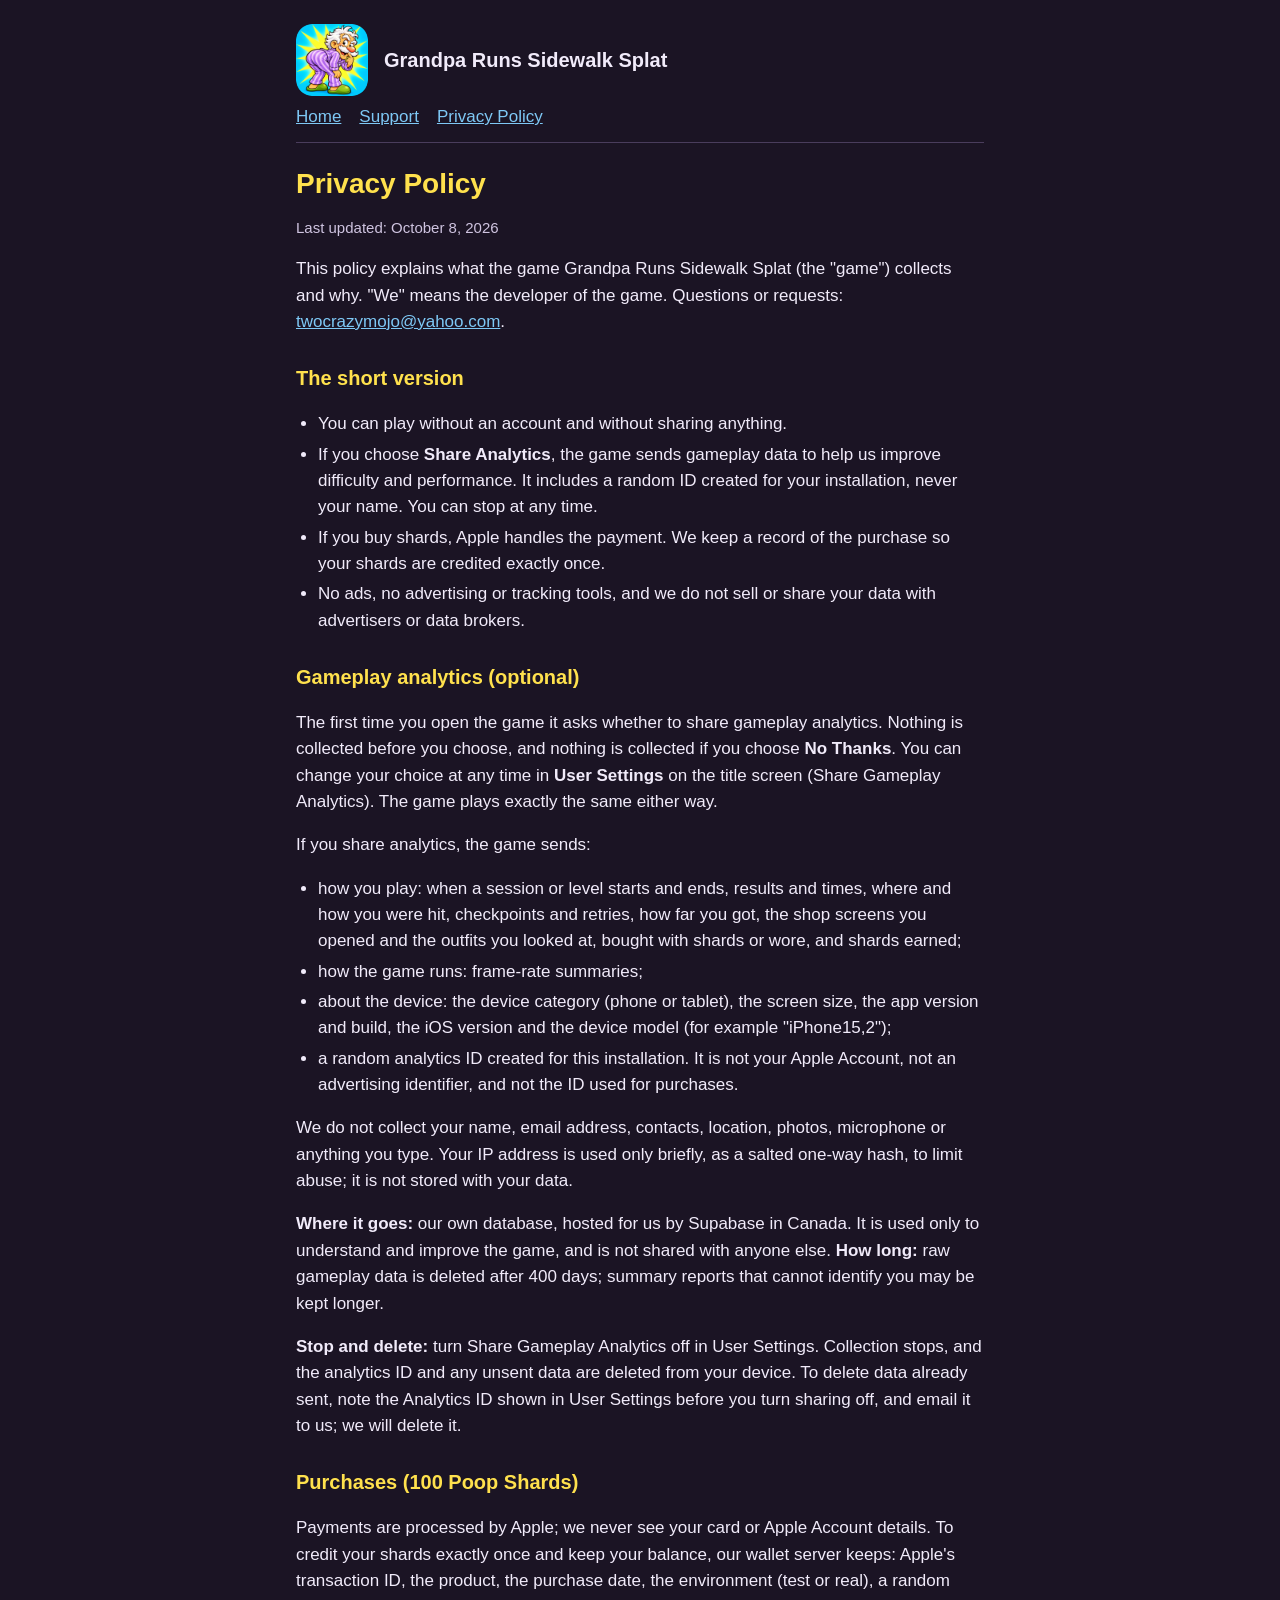
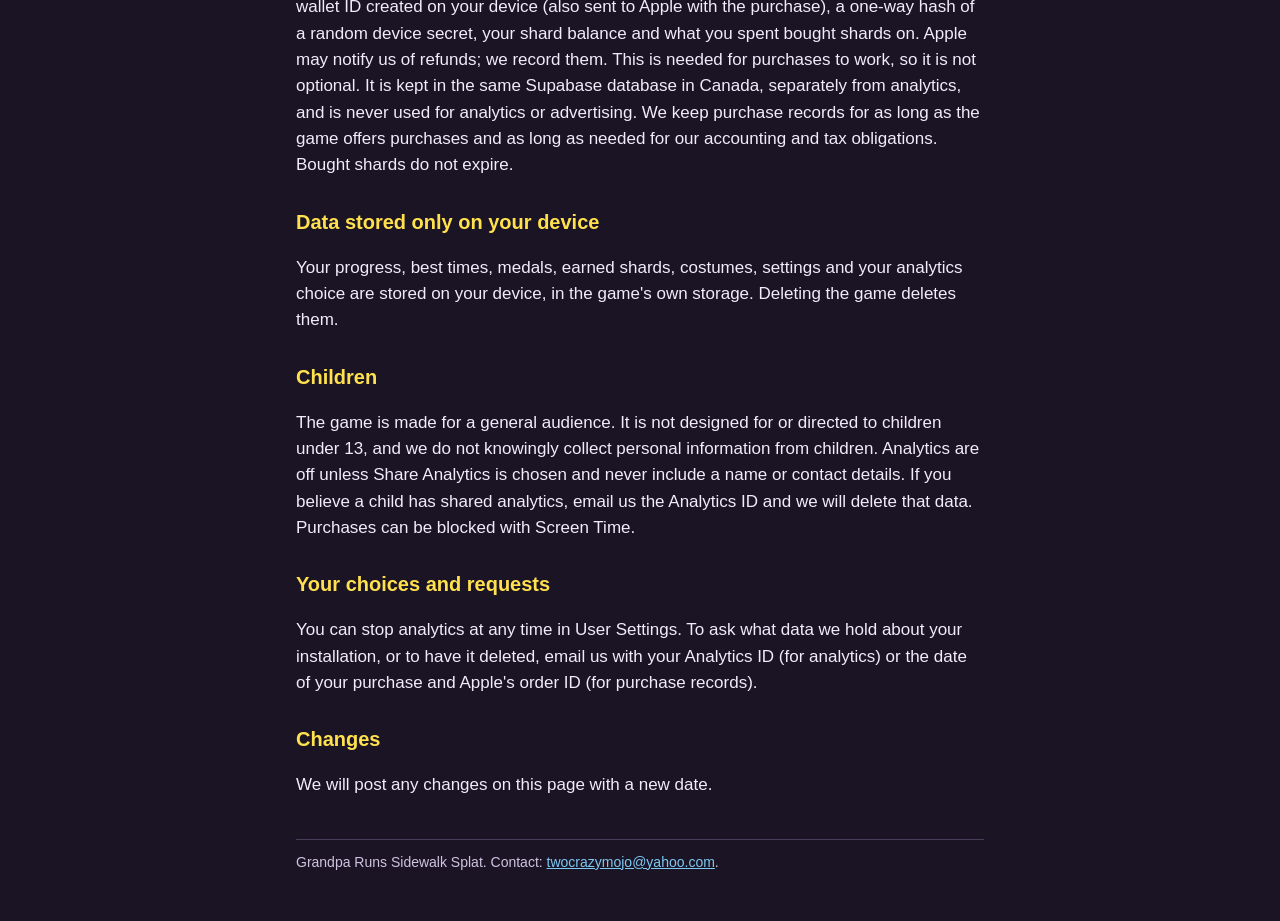
==== privacy.html @ 9254d74c "Support, privacy policy and home pages for Grandpa Runs Sidewalk Splat" ====
<!doctype html>
<html lang="en">
<head>
  <meta charset="utf-8">
  <meta name="viewport" content="width=device-width, initial-scale=1">
  <title>Privacy Policy: Grandpa Runs Sidewalk Splat</title>
  <meta name="description" content="How Grandpa Runs Sidewalk Splat handles data: optional gameplay analytics and purchase records.">
  <link rel="stylesheet" href="style.css">
  <link rel="icon" href="icon.png">
</head>
<body>
<main>
  <header>
    <img src="icon.png" alt="">
    <div class="name"><a href="./">Grandpa Runs Sidewalk Splat</a></div>
  </header>
  <nav><a href="./">Home</a><a href="support.html">Support</a><a href="privacy.html">Privacy Policy</a></nav>

  <h1>Privacy Policy</h1>
  <p class="muted">Last updated: October 8, 2026</p>
  <p>This policy explains what the game Grandpa Runs Sidewalk Splat (the "game") collects and why.
  "We" means the developer of the game. Questions or requests:
  <a href="mailto:twocrazymojo@yahoo.com">twocrazymojo@yahoo.com</a>.</p>

  <h2>The short version</h2>
  <ul>
    <li>You can play without an account and without sharing anything.</li>
    <li>If you choose <strong>Share Analytics</strong>, the game sends gameplay data to help us improve
    difficulty and performance. It includes a random ID created for your installation, never your
    name. You can stop at any time.</li>
    <li>If you buy shards, Apple handles the payment. We keep a record of the purchase so your shards
    are credited exactly once.</li>
    <li>No ads, no advertising or tracking tools, and we do not sell or share your data with
    advertisers or data brokers.</li>
  </ul>

  <h2>Gameplay analytics (optional)</h2>
  <p>The first time you open the game it asks whether to share gameplay analytics. Nothing is
  collected before you choose, and nothing is collected if you choose <strong>No Thanks</strong>.
  You can change your choice at any time in <strong>User Settings</strong> on the title screen
  (Share Gameplay Analytics). The game plays exactly the same either way.</p>
  <p>If you share analytics, the game sends:</p>
  <ul>
    <li>how you play: when a session or level starts and ends, results and times, where and how you
    were hit, checkpoints and retries, how far you got, the shop screens you opened and the outfits
    you looked at, bought with shards or wore, and shards earned;</li>
    <li>how the game runs: frame-rate summaries;</li>
    <li>about the device: the device category (phone or tablet), the screen size, the app version and
    build, the iOS version and the device model (for example "iPhone15,2");</li>
    <li>a random analytics ID created for this installation. It is not your Apple Account, not an
    advertising identifier, and not the ID used for purchases.</li>
  </ul>
  <p>We do not collect your name, email address, contacts, location, photos, microphone or anything
  you type. Your IP address is used only briefly, as a salted one-way hash, to limit abuse; it is not
  stored with your data.</p>
  <p><strong>Where it goes:</strong> our own database, hosted for us by Supabase in Canada. It is used
  only to understand and improve the game, and is not shared with anyone else.
  <strong>How long:</strong> raw gameplay data is deleted after 400 days; summary reports that cannot
  identify you may be kept longer.</p>
  <p><strong>Stop and delete:</strong> turn Share Gameplay Analytics off in User Settings. Collection
  stops, and the analytics ID and any unsent data are deleted from your device. To delete data already
  sent, note the Analytics ID shown in User Settings before you turn sharing off, and email it to us;
  we will delete it.</p>

  <h2>Purchases (100 Poop Shards)</h2>
  <p>Payments are processed by Apple; we never see your card or Apple Account details. To credit your
  shards exactly once and keep your balance, our wallet server keeps: Apple's transaction ID, the
  product, the purchase date, the environment (test or real), a random wallet ID created on your device
  (also sent to Apple with the purchase), a one-way hash of a random device secret, your shard balance
  and what you spent bought shards on. Apple may notify us of refunds; we record them. This is needed
  for purchases to work, so it is not optional. It is kept in the same Supabase database in Canada,
  separately from analytics, and is never used for analytics or advertising. We keep purchase records
  for as long as the game offers purchases and as long as needed for our accounting and tax obligations.
  Bought shards do not expire.</p>

  <h2>Data stored only on your device</h2>
  <p>Your progress, best times, medals, earned shards, costumes, settings and your analytics choice are
  stored on your device, in the game's own storage. Deleting the game deletes them.</p>

  <h2>Children</h2>
  <p>The game is made for a general audience. It is not designed for or directed to children under 13,
  and we do not knowingly collect personal information from children. Analytics are off unless Share
  Analytics is chosen and never include a name or contact details. If you believe a child has shared
  analytics, email us the Analytics ID and we will delete that data. Purchases can be blocked with
  Screen Time.</p>

  <h2>Your choices and requests</h2>
  <p>You can stop analytics at any time in User Settings. To ask what data we hold about your
  installation, or to have it deleted, email us with your Analytics ID (for analytics) or the date of
  your purchase and Apple's order ID (for purchase records).</p>

  <h2>Changes</h2>
  <p>We will post any changes on this page with a new date.</p>

  <footer>Grandpa Runs Sidewalk Splat. Contact: <a href="mailto:twocrazymojo@yahoo.com">twocrazymojo@yahoo.com</a>.</footer>
</main>
</body>
</html>
---- style.css ----
/* Grandpa Runs Sidewalk Splat: support and privacy pages (site/, published to GitHub Pages). */
:root {
  --bg: #1b1424;
  --panel: #2a2036;
  --text: #f1ebfa;
  --muted: #cfc4e0;
  --accent: #ffe14d;
  --link: #7ec8f5;
  --rule: #4a3d5c;
}
* { box-sizing: border-box; }
html { -webkit-text-size-adjust: 100%; }
body {
  margin: 0;
  background: var(--bg);
  color: var(--text);
  font: 17px/1.55 -apple-system, BlinkMacSystemFont, "Segoe UI", Roboto, Helvetica, Arial, sans-serif;
}
main { max-width: 720px; margin: 0 auto; padding: 24px 16px 48px; }
header { display: flex; align-items: center; gap: 16px; margin-bottom: 8px; }
header img { width: 72px; height: 72px; border-radius: 16px; flex: none; }
header .name { font-weight: 700; font-size: 20px; line-height: 1.2; }
header .name a { color: var(--text); text-decoration: none; }
nav { display: flex; flex-wrap: wrap; gap: 4px 18px; margin: 4px 0 24px; padding-bottom: 12px; border-bottom: 1px solid var(--rule); }
nav a { color: var(--link); }
h1 { color: var(--accent); font-size: 28px; line-height: 1.2; margin: 8px 0 4px; }
h2 { color: var(--accent); font-size: 20px; margin: 28px 0 8px; }
p, li { color: var(--text); }
.muted { color: var(--muted); font-size: 15px; }
a { color: var(--link); }
ul { padding-left: 22px; }
li { margin: 4px 0; }
.box { background: var(--panel); border: 1px solid var(--rule); border-radius: 12px; padding: 12px 16px; margin: 16px 0; }
footer { margin-top: 40px; padding-top: 12px; border-top: 1px solid var(--rule); color: var(--muted); font-size: 14px; }
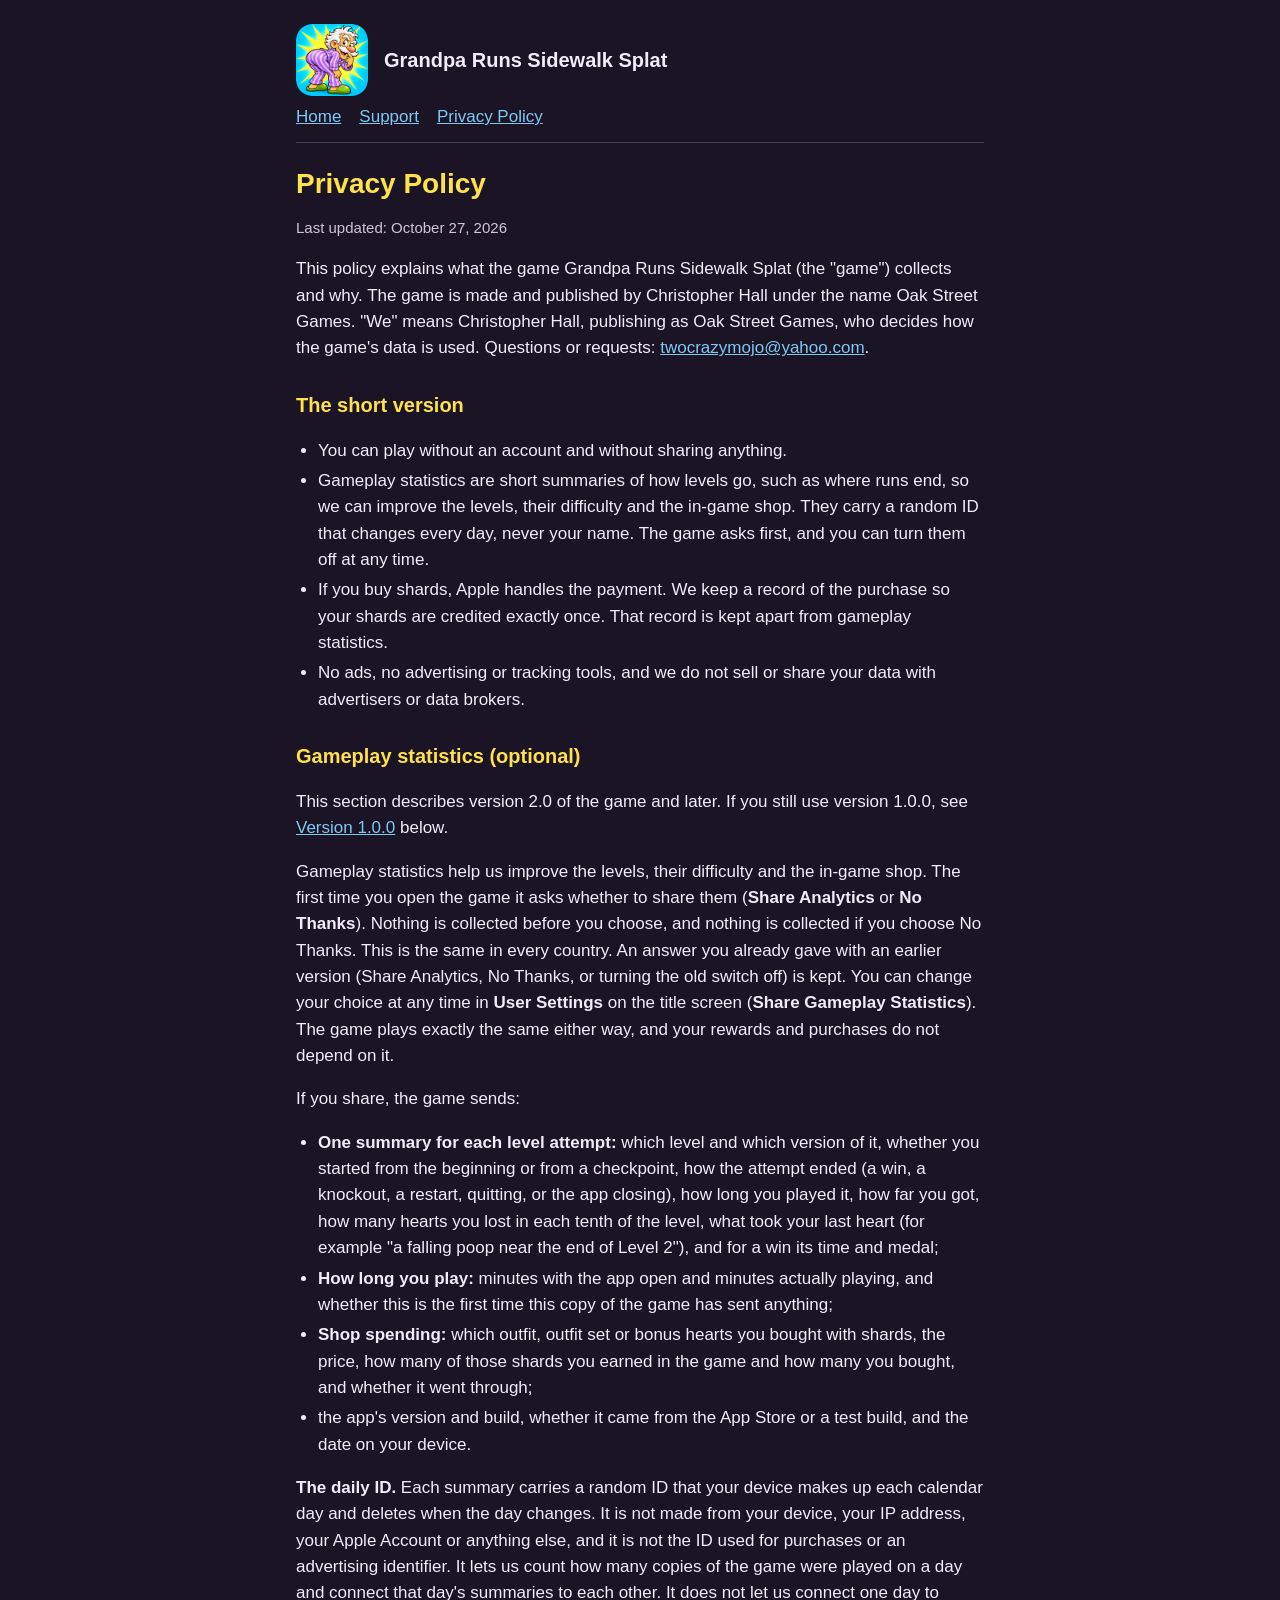
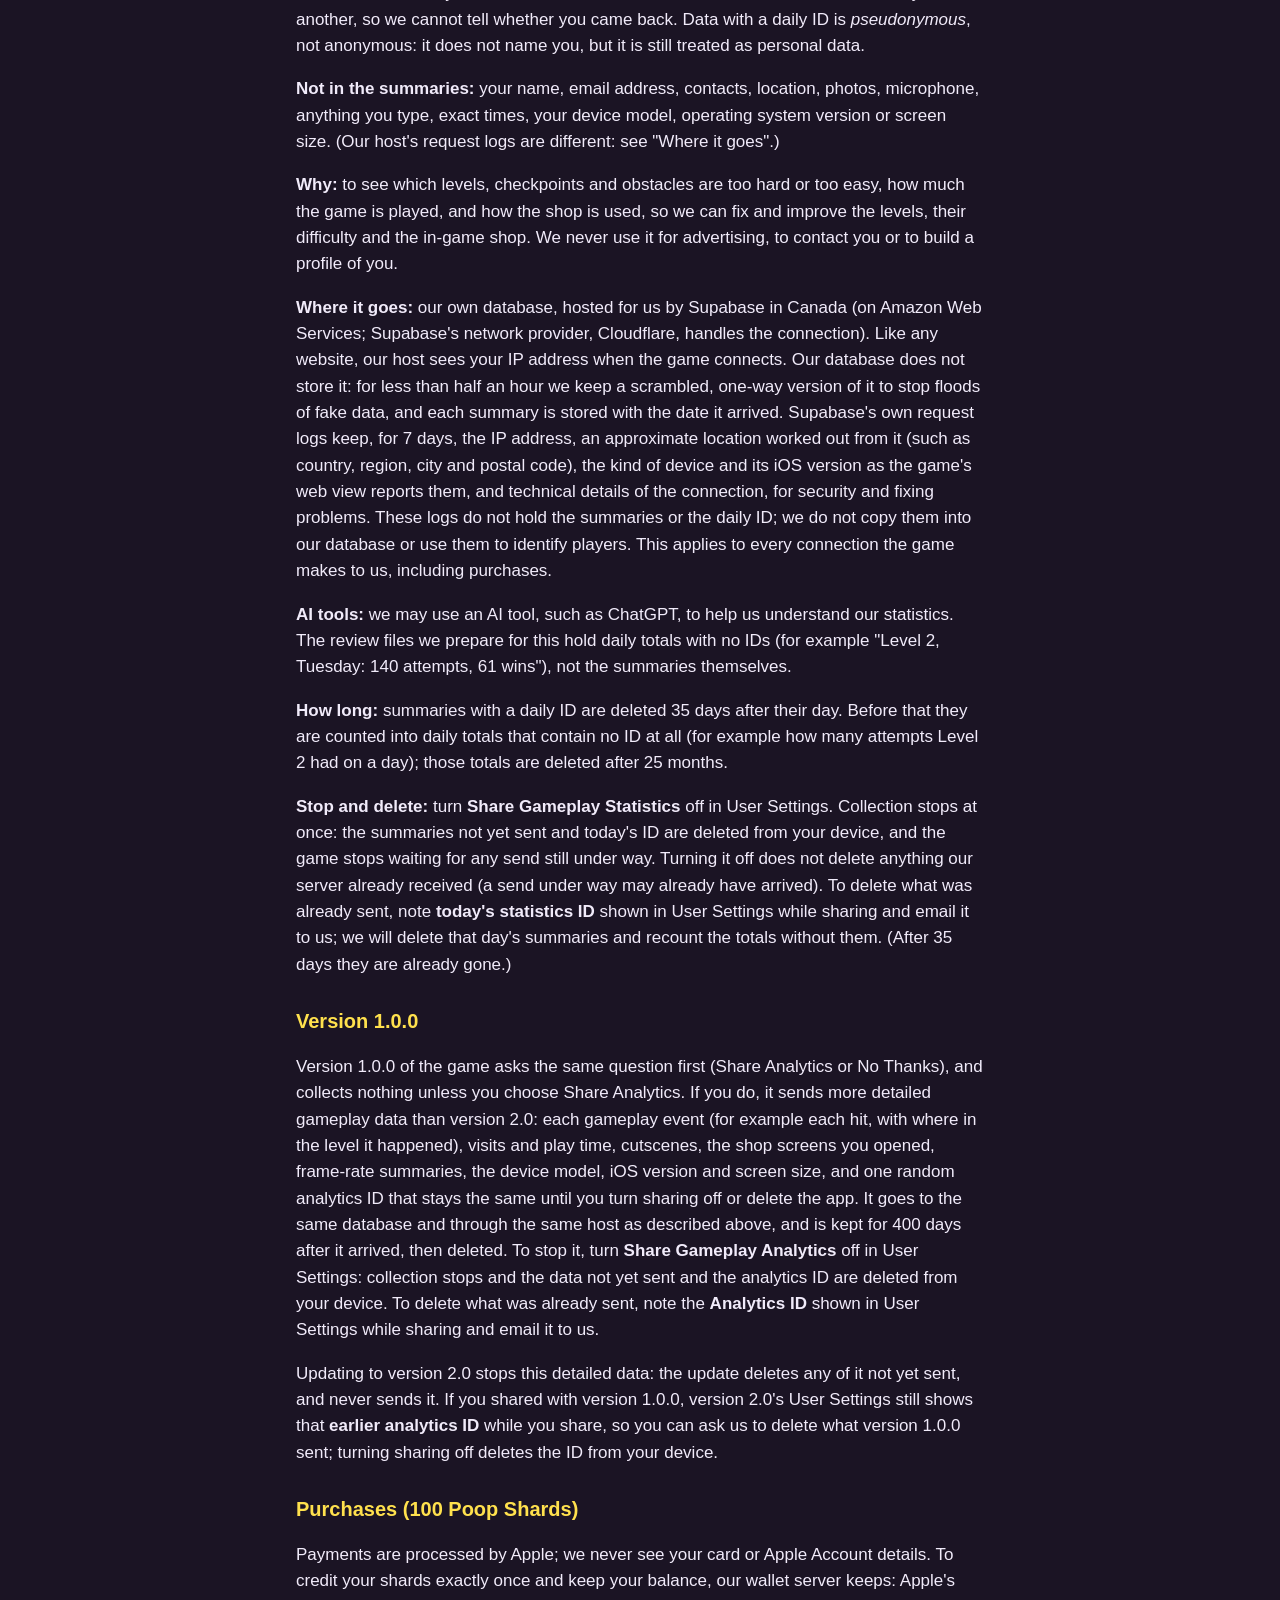
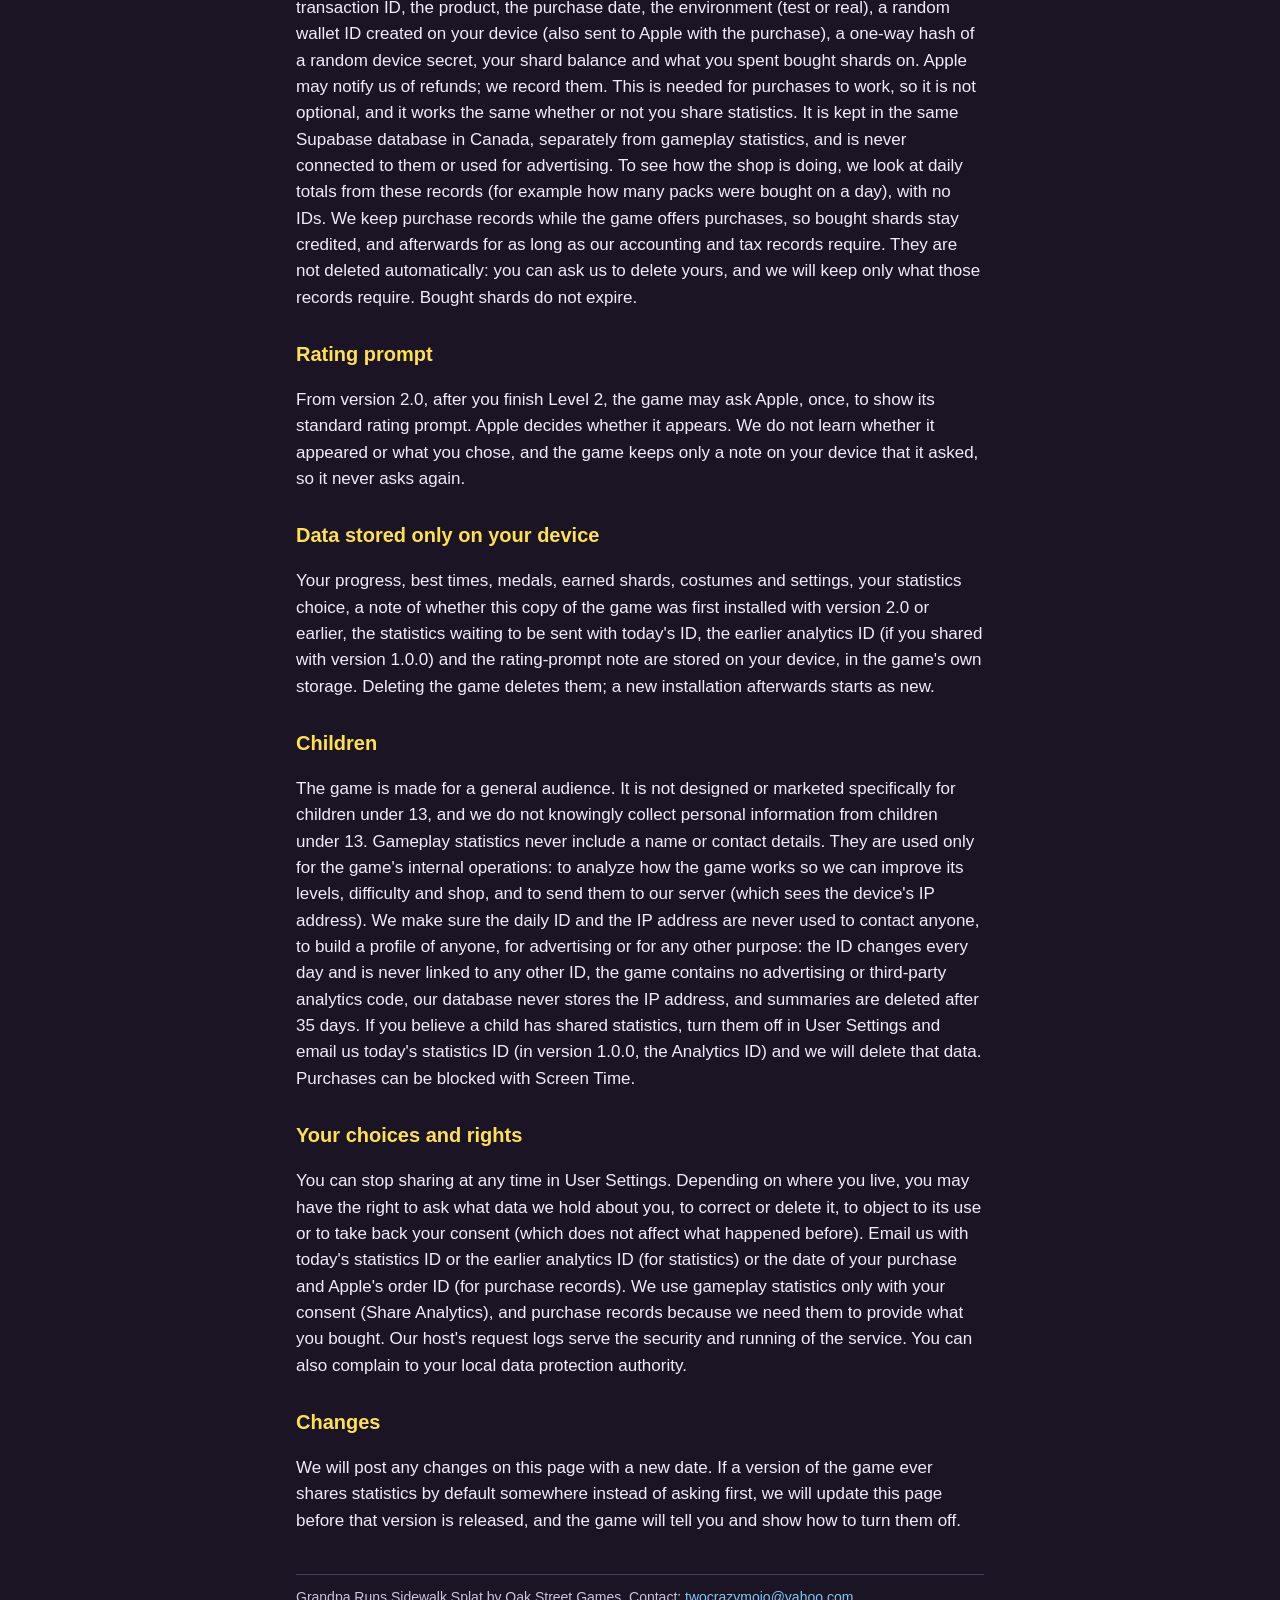
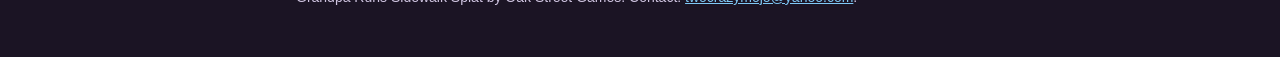
==== commit 6fad9967: "Privacy policy and support page for version 2.0.0 (October 27, 2026) The privacy policy covers versi" ====
--- a/privacy.html
+++ b/privacy.html
@@ -4,7 +4,7 @@
   <meta charset="utf-8">
   <meta name="viewport" content="width=device-width, initial-scale=1">
   <title>Privacy Policy: Grandpa Runs Sidewalk Splat</title>
-  <meta name="description" content="How Grandpa Runs Sidewalk Splat handles data: optional gameplay analytics and purchase records.">
+  <meta name="description" content="How Grandpa Runs Sidewalk Splat handles data: optional gameplay statistics and purchase records.">
   <link rel="stylesheet" href="style.css">
   <link rel="icon" href="icon.png">
 </head>
@@ -17,82 +17,169 @@
   <nav><a href="./">Home</a><a href="support.html">Support</a><a href="privacy.html">Privacy Policy</a></nav>
 
   <h1>Privacy Policy</h1>
-  <p class="muted">Last updated: October 8, 2026</p>
+  <p class="muted">Last updated: October 27, 2026</p>
   <p>This policy explains what the game Grandpa Runs Sidewalk Splat (the "game") collects and why.
-  "We" means the developer of the game. Questions or requests:
-  <a href="mailto:twocrazymojo@yahoo.com">twocrazymojo@yahoo.com</a>.</p>
+  The game is made and published by Christopher Hall under the name Oak Street Games. "We" means
+  Christopher Hall, publishing as Oak Street Games, who decides how the game's data is used.
+  Questions or requests: <a href="mailto:twocrazymojo@yahoo.com">twocrazymojo@yahoo.com</a>.</p>
 
   <h2>The short version</h2>
   <ul>
     <li>You can play without an account and without sharing anything.</li>
-    <li>If you choose <strong>Share Analytics</strong>, the game sends gameplay data to help us improve
-    difficulty and performance. It includes a random ID created for your installation, never your
-    name. You can stop at any time.</li>
+    <li>Gameplay statistics are short summaries of how levels go, such as where runs end, so we can
+    improve the levels, their difficulty and the in-game shop. They carry a random ID that changes
+    every day, never your name. The game asks first, and you can turn them off at any time.</li>
     <li>If you buy shards, Apple handles the payment. We keep a record of the purchase so your shards
-    are credited exactly once.</li>
+    are credited exactly once. That record is kept apart from gameplay statistics.</li>
     <li>No ads, no advertising or tracking tools, and we do not sell or share your data with
     advertisers or data brokers.</li>
   </ul>
 
-  <h2>Gameplay analytics (optional)</h2>
-  <p>The first time you open the game it asks whether to share gameplay analytics. Nothing is
-  collected before you choose, and nothing is collected if you choose <strong>No Thanks</strong>.
-  You can change your choice at any time in <strong>User Settings</strong> on the title screen
-  (Share Gameplay Analytics). The game plays exactly the same either way.</p>
-  <p>If you share analytics, the game sends:</p>
+  <h2 id="statistics">Gameplay statistics (optional)</h2>
+  <p>This section describes version 2.0 of the game and later. If you still use version 1.0.0, see
+  <a href="#earlier-versions">Version 1.0.0</a> below.</p>
+  <p>Gameplay statistics help us improve the levels, their difficulty and the in-game shop. The first
+  time you open the game it asks whether to share them (<strong>Share Analytics</strong> or
+  <strong>No Thanks</strong>). Nothing is collected before you choose, and nothing is collected if you
+  choose No Thanks. This is the same in every country. An answer you already gave with an earlier
+  version (Share Analytics, No Thanks, or turning the old switch off) is kept. You can change your
+  choice at any time in <strong>User Settings</strong> on the title screen
+  (<strong>Share Gameplay Statistics</strong>). The game plays exactly the same either way, and your
+  rewards and purchases do not depend on it.</p>
+
+  <p>If you share, the game sends:</p>
   <ul>
-    <li>how you play: when a session or level starts and ends, results and times, where and how you
-    were hit, checkpoints and retries, how far you got, the shop screens you opened and the outfits
-    you looked at, bought with shards or wore, and shards earned;</li>
-    <li>how the game runs: frame-rate summaries;</li>
-    <li>about the device: the device category (phone or tablet), the screen size, the app version and
-    build, the iOS version and the device model (for example "iPhone15,2");</li>
-    <li>a random analytics ID created for this installation. It is not your Apple Account, not an
-    advertising identifier, and not the ID used for purchases.</li>
+    <li><strong>One summary for each level attempt:</strong> which level and which version of it,
+    whether you started from the beginning or from a checkpoint, how the attempt ended (a win, a
+    knockout, a restart, quitting, or the app closing), how long you played it, how far you got, how
+    many hearts you lost in each tenth of the level, what took your last heart (for example "a
+    falling poop near the end of Level 2"), and for a win its time and medal;</li>
+    <li><strong>How long you play:</strong> minutes with the app open and minutes actually playing,
+    and whether this is the first time this copy of the game has sent anything;</li>
+    <li><strong>Shop spending:</strong> which outfit, outfit set or bonus hearts you bought with
+    shards, the price, how many of those shards you earned in the game and how many you bought, and
+    whether it went through;</li>
+    <li>the app's version and build, whether it came from the App Store or a test build, and the
+    date on your device.</li>
   </ul>
-  <p>We do not collect your name, email address, contacts, location, photos, microphone or anything
-  you type. Your IP address is used only briefly, as a salted one-way hash, to limit abuse; it is not
-  stored with your data.</p>
-  <p><strong>Where it goes:</strong> our own database, hosted for us by Supabase in Canada. It is used
-  only to understand and improve the game, and is not shared with anyone else.
-  <strong>How long:</strong> raw gameplay data is deleted after 400 days; summary reports that cannot
-  identify you may be kept longer.</p>
-  <p><strong>Stop and delete:</strong> turn Share Gameplay Analytics off in User Settings. Collection
-  stops, and the analytics ID and any unsent data are deleted from your device. To delete data already
-  sent, note the Analytics ID shown in User Settings before you turn sharing off, and email it to us;
-  we will delete it.</p>
 
-  <h2>Purchases (100 Poop Shards)</h2>
+  <p><strong>The daily ID.</strong> Each summary carries a random ID that your device makes up
+  each calendar day and deletes when the day changes. It is not made from your device, your IP
+  address, your Apple Account or anything else, and it is not the ID used for purchases or an
+  advertising identifier. It lets us count how many copies of the game were played on a day and
+  connect that day's summaries to each other. It does not let us connect one day to another, so we
+  cannot tell whether you came back. Data with a daily ID is <em>pseudonymous</em>, not anonymous:
+  it does not name you, but it is still treated as personal data.</p>
+
+  <p><strong>Not in the summaries:</strong> your name, email address, contacts, location, photos,
+  microphone, anything you type, exact times, your device model, operating system version or
+  screen size. (Our host's request logs are different: see "Where it goes".)</p>
+
+  <p><strong>Why:</strong> to see which levels, checkpoints and obstacles are too hard or too easy,
+  how much the game is played, and how the shop is used, so we can fix and improve the levels, their
+  difficulty and the in-game shop. We never use it for advertising, to contact you or to build a
+  profile of you.</p>
+
+  <p><strong>Where it goes:</strong> our own database, hosted for us by Supabase in Canada (on
+  Amazon Web Services; Supabase's network provider, Cloudflare, handles the connection). Like any
+  website, our host sees your IP address when the game connects. Our database does not store it: for
+  less than half an hour we keep a scrambled, one-way version of it to stop floods of fake data, and each
+  summary is stored with the date it arrived. Supabase's own request logs keep, for 7 days, the IP
+  address, an approximate location worked out from it (such as country, region, city and postal
+  code), the kind of device and its iOS version as the game's web view reports them, and technical
+  details of the connection, for security and fixing problems. These logs do not hold the summaries
+  or the daily ID; we do not copy them into our database or use them to identify players. This
+  applies to every connection the game makes to us, including purchases.</p>
+
+  <p><strong>AI tools:</strong> we may use an AI tool, such as ChatGPT, to help us understand our
+  statistics. The review files we prepare for this hold daily totals with no IDs (for example
+  "Level 2, Tuesday: 140 attempts, 61 wins"), not the summaries themselves.</p>
+
+  <p><strong>How long:</strong> summaries with a daily ID are deleted 35 days after their day.
+  Before that they are counted into daily totals that contain no ID at all (for example how many
+  attempts Level 2 had on a day); those totals are deleted after 25 months.</p>
+
+  <p><strong>Stop and delete:</strong> turn <strong>Share Gameplay Statistics</strong> off in User
+  Settings. Collection stops at once: the summaries not yet sent and today's ID are deleted from your
+  device, and the game stops waiting for any send still under way. Turning it off does not delete
+  anything our server already received (a send under way may already have arrived). To delete what
+  was already sent, note <strong>today's statistics ID</strong> shown in User Settings while sharing
+  and email it to us; we will delete that day's summaries and recount the totals without them.
+  (After 35 days they are already gone.)</p>
+
+  <h2 id="earlier-versions">Version 1.0.0</h2>
+  <p>Version 1.0.0 of the game asks the same question first (Share Analytics or No Thanks), and
+  collects nothing unless you choose Share Analytics. If you do, it sends more detailed gameplay
+  data than version 2.0: each gameplay event (for example each hit, with where in the level it
+  happened), visits and play time, cutscenes, the shop screens you opened, frame-rate summaries, the
+  device model, iOS version and screen size, and one random analytics ID that stays the same until
+  you turn sharing off or delete the app. It goes to the same database and through the same host as
+  described above, and is kept for 400 days after it arrived, then deleted. To stop it, turn
+  <strong>Share Gameplay Analytics</strong> off in User Settings: collection stops and the data not
+  yet sent and the analytics ID are deleted from your device. To delete what was already sent, note
+  the <strong>Analytics ID</strong> shown in User Settings while sharing and email it to us.</p>
+  <p>Updating to version 2.0 stops this detailed data: the update deletes any of it not yet sent,
+  and never sends it. If you shared with version 1.0.0, version 2.0's User Settings still shows that
+  <strong>earlier analytics ID</strong> while you share, so you can ask us to delete what version
+  1.0.0 sent; turning sharing off deletes the ID from your device.</p>
+
+  <h2 id="purchases">Purchases (100 Poop Shards)</h2>
   <p>Payments are processed by Apple; we never see your card or Apple Account details. To credit your
   shards exactly once and keep your balance, our wallet server keeps: Apple's transaction ID, the
   product, the purchase date, the environment (test or real), a random wallet ID created on your device
   (also sent to Apple with the purchase), a one-way hash of a random device secret, your shard balance
   and what you spent bought shards on. Apple may notify us of refunds; we record them. This is needed
-  for purchases to work, so it is not optional. It is kept in the same Supabase database in Canada,
-  separately from analytics, and is never used for analytics or advertising. We keep purchase records
-  for as long as the game offers purchases and as long as needed for our accounting and tax obligations.
+  for purchases to work, so it is not optional, and it works the same whether or not you share
+  statistics. It is kept in the same Supabase database in Canada, separately from gameplay
+  statistics, and is never connected to them or used for advertising. To see how the shop is doing,
+  we look at daily totals from these records (for example how many packs were bought on a day), with
+  no IDs. We keep purchase records while the game offers purchases, so bought shards stay credited,
+  and afterwards for as long as our accounting and tax records require. They are not deleted
+  automatically: you can ask us to delete yours, and we will keep only what those records require.
   Bought shards do not expire.</p>
 
+  <h2 id="review">Rating prompt</h2>
+  <p>From version 2.0, after you finish Level 2, the game may ask Apple, once, to show its standard
+  rating prompt.
+  Apple decides whether it appears. We do not learn whether it appeared or what you chose, and the
+  game keeps only a note on your device that it asked, so it never asks again.</p>
+
   <h2>Data stored only on your device</h2>
-  <p>Your progress, best times, medals, earned shards, costumes, settings and your analytics choice are
-  stored on your device, in the game's own storage. Deleting the game deletes them.</p>
+  <p>Your progress, best times, medals, earned shards, costumes and settings, your statistics choice,
+  a note of whether this copy of the game was first installed with version 2.0 or earlier, the
+  statistics waiting to be sent with today's ID, the earlier analytics ID (if you shared with version
+  1.0.0) and the rating-prompt note are stored on your device, in the game's own storage. Deleting
+  the game deletes them; a new installation afterwards starts as new.</p>
 
   <h2>Children</h2>
-  <p>The game is made for a general audience. It is not designed for or directed to children under 13,
-  and we do not knowingly collect personal information from children. Analytics are off unless Share
-  Analytics is chosen and never include a name or contact details. If you believe a child has shared
-  analytics, email us the Analytics ID and we will delete that data. Purchases can be blocked with
-  Screen Time.</p>
+  <p>The game is made for a general audience. It is not designed or marketed specifically for
+  children under 13, and we do not knowingly collect personal information from children under 13.
+  Gameplay statistics never include a name or contact details. They are used only for the game's internal operations: to
+  analyze how the game works so we can improve its levels, difficulty and shop, and to send them to
+  our server (which sees the device's IP address). We make sure the daily ID and the IP address are
+  never used to contact anyone, to build a profile of anyone, for advertising or for any other
+  purpose: the ID changes every day and is never linked to any other ID, the game contains no advertising or
+  third-party analytics code, our database never stores the IP address, and summaries are deleted
+  after 35 days. If you believe a child has shared statistics, turn them off in User Settings and
+  email us today's statistics ID (in version 1.0.0, the Analytics ID) and we will delete that data.
+  Purchases can be blocked with Screen Time.</p>
 
-  <h2>Your choices and requests</h2>
-  <p>You can stop analytics at any time in User Settings. To ask what data we hold about your
-  installation, or to have it deleted, email us with your Analytics ID (for analytics) or the date of
-  your purchase and Apple's order ID (for purchase records).</p>
+  <h2 id="choices">Your choices and rights</h2>
+  <p>You can stop sharing at any time in User Settings. Depending on where you live, you may have the
+  right to ask what data we hold about you, to correct or delete it, to object to its use or to take
+  back your consent (which does not affect what happened before). Email us with today's statistics
+  ID or the earlier analytics ID (for statistics) or the date of your purchase and Apple's order ID
+  (for purchase records). We use gameplay statistics only with your consent (Share Analytics), and
+  purchase records because we need them to provide what you bought. Our host's request logs serve
+  the security and running of the service. You can also complain to your local data protection
+  authority.</p>
 
   <h2>Changes</h2>
-  <p>We will post any changes on this page with a new date.</p>
+  <p>We will post any changes on this page with a new date. If a version of the game ever shares
+  statistics by default somewhere instead of asking first, we will update this page before that
+  version is released, and the game will tell you and show how to turn them off.</p>
 
-  <footer>Grandpa Runs Sidewalk Splat. Contact: <a href="mailto:twocrazymojo@yahoo.com">twocrazymojo@yahoo.com</a>.</footer>
+  <footer>Grandpa Runs Sidewalk Splat by Oak Street Games. Contact: <a href="mailto:twocrazymojo@yahoo.com">twocrazymojo@yahoo.com</a>.</footer>
 </main>
 </body>
 </html>
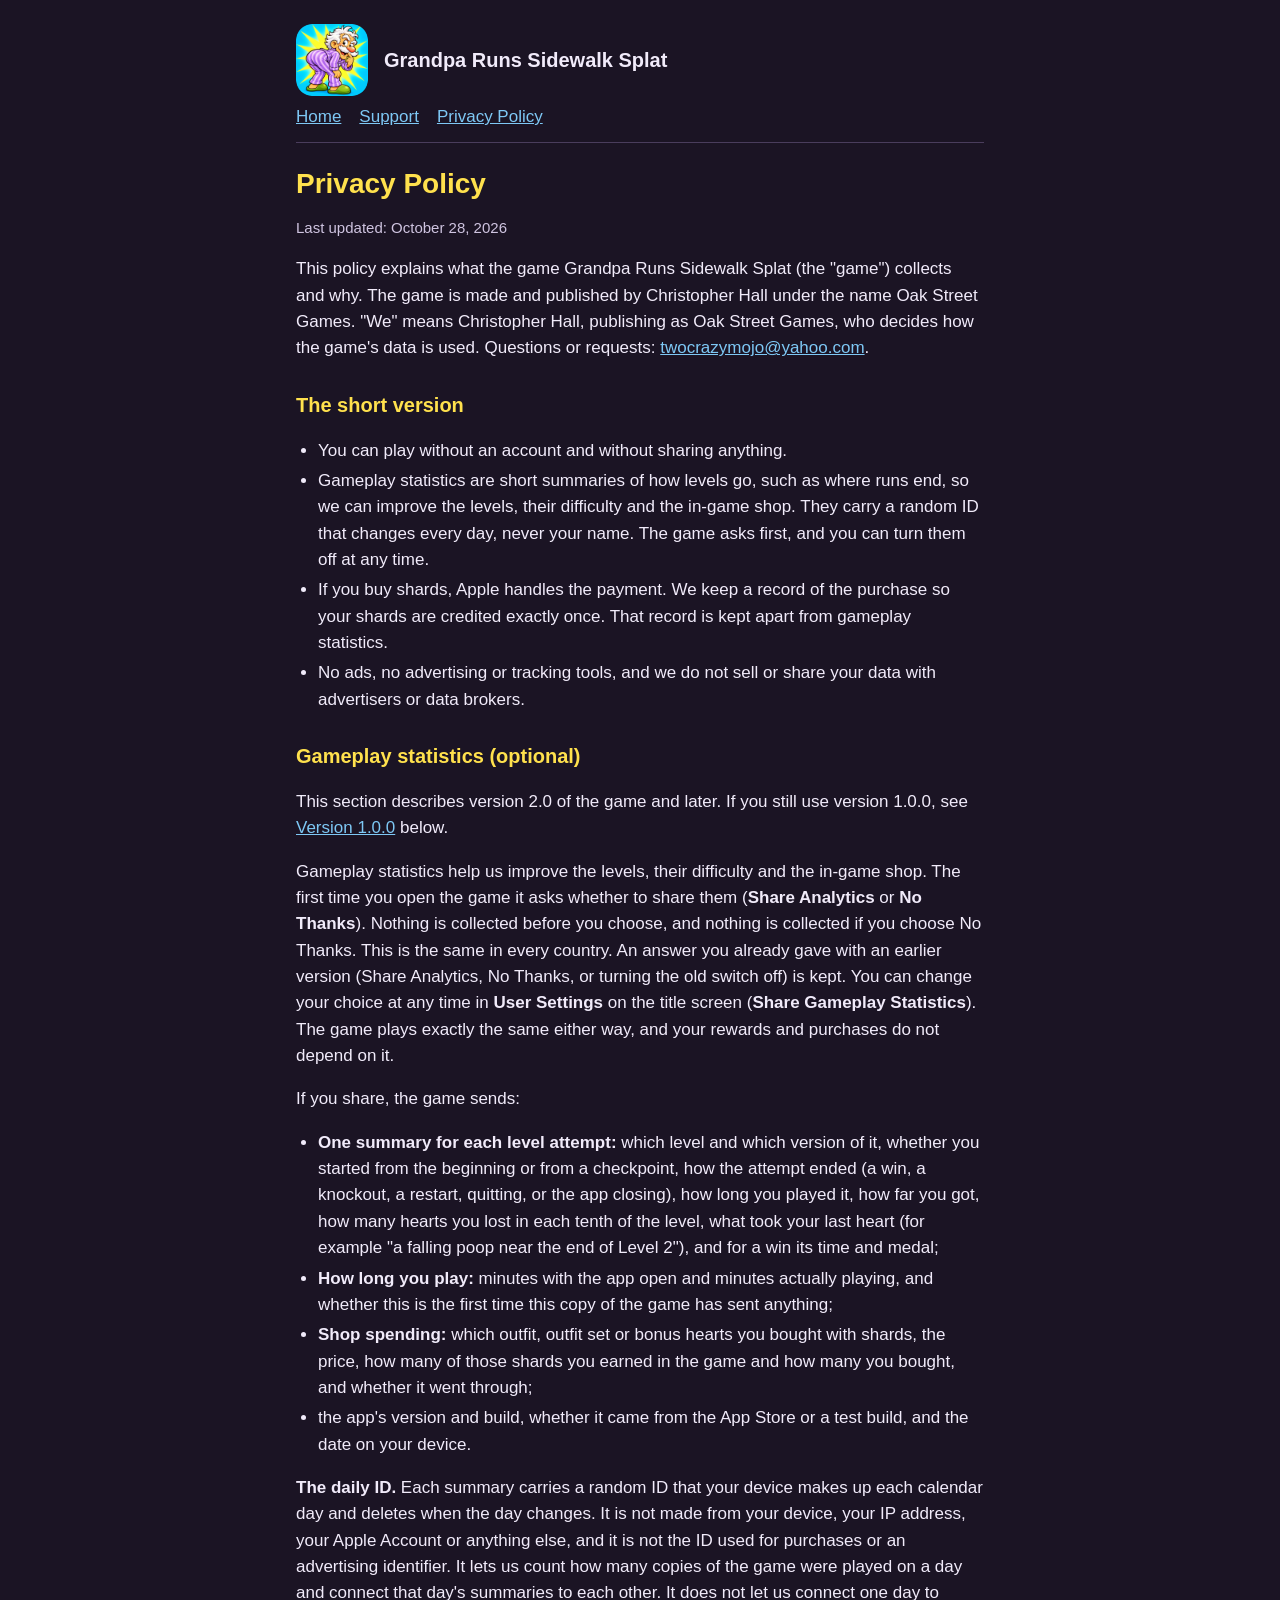
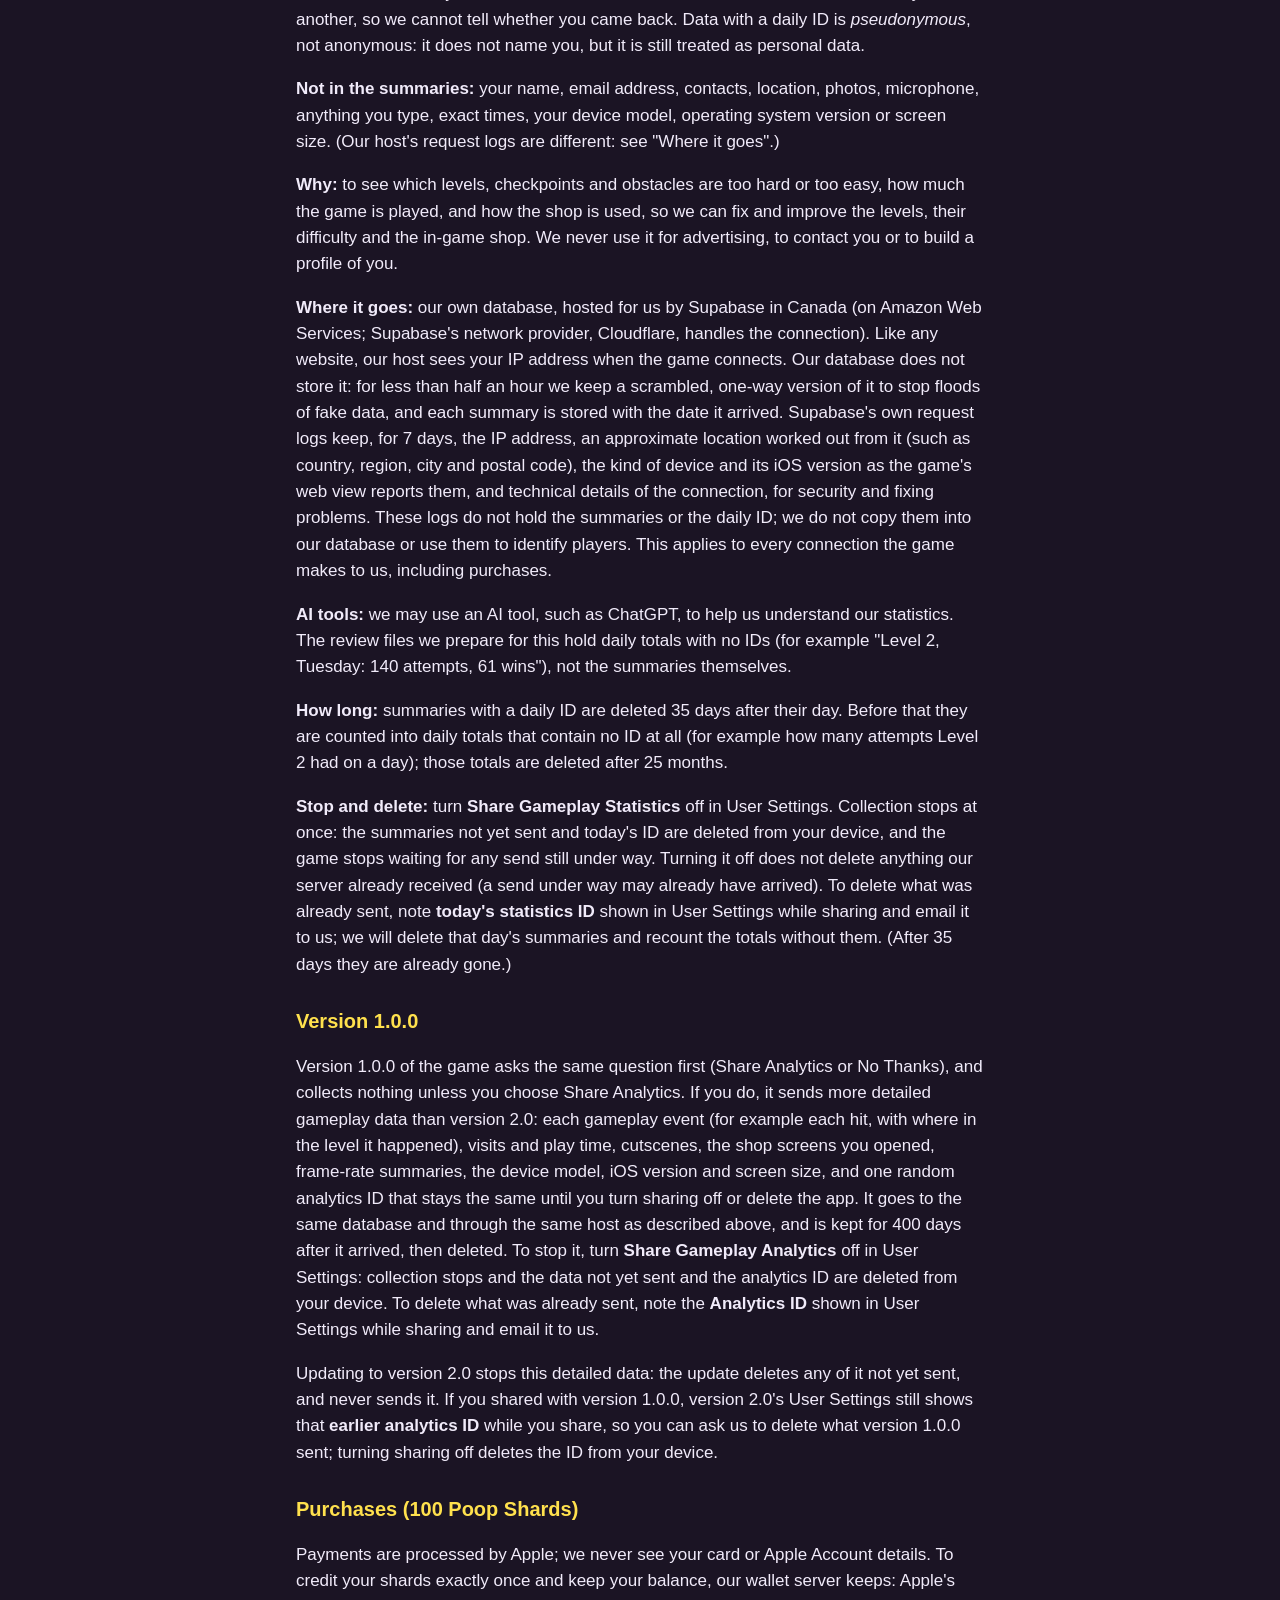
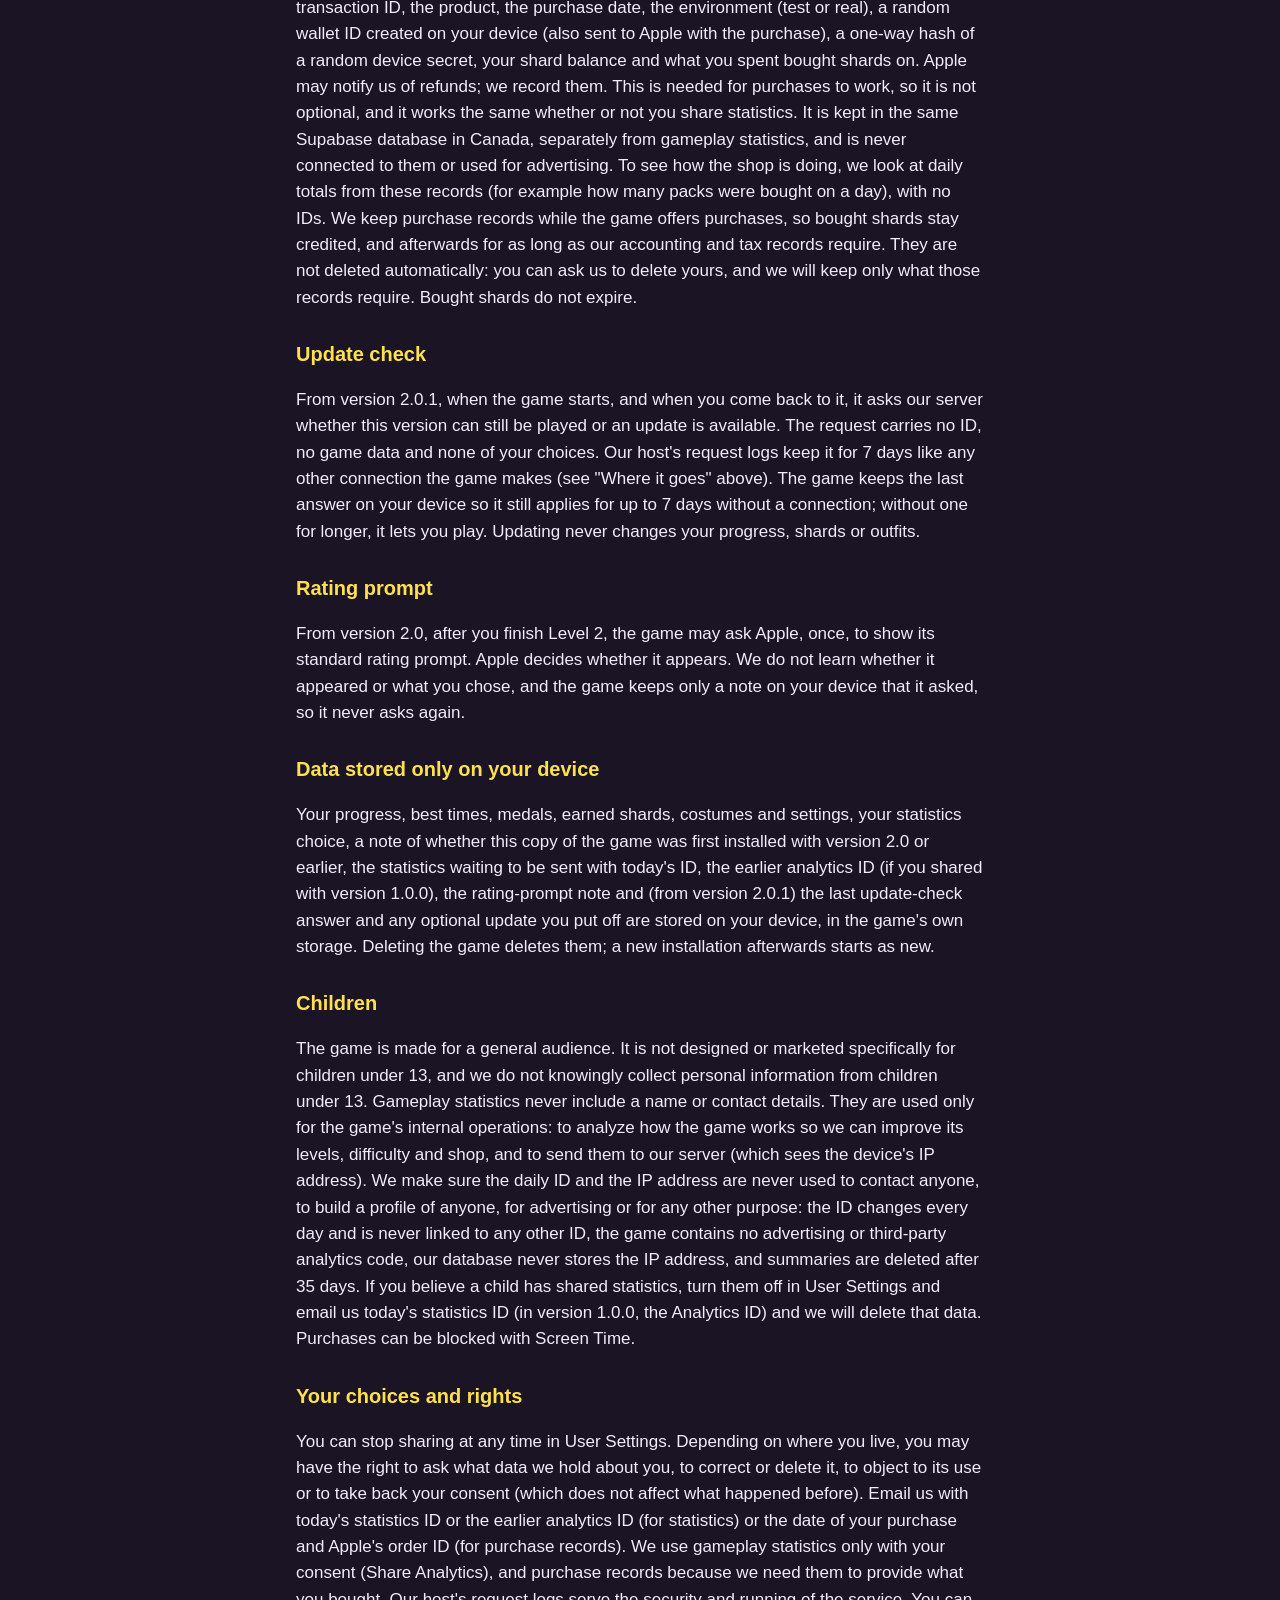
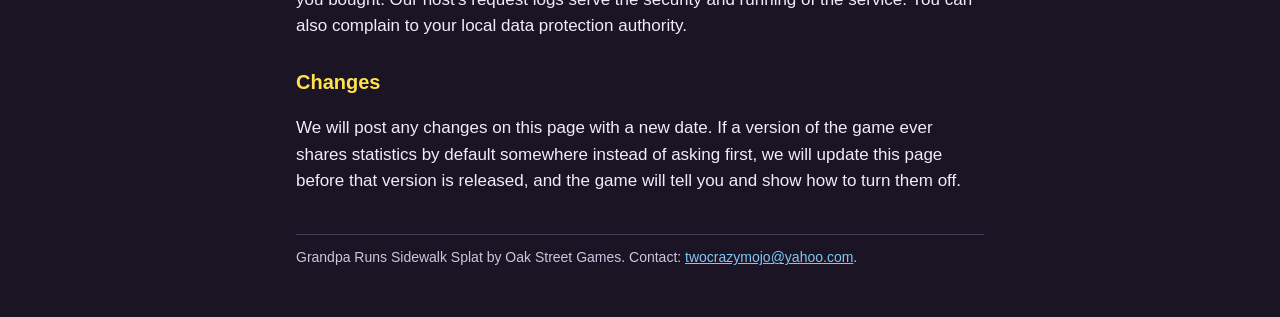
==== commit 7be78d37: "Privacy policy: the update check from version 2.0.1 (October 28, 2026)" ====
--- a/privacy.html
+++ b/privacy.html
@@ -17,7 +17,7 @@
   <nav><a href="./">Home</a><a href="support.html">Support</a><a href="privacy.html">Privacy Policy</a></nav>
 
   <h1>Privacy Policy</h1>
-  <p class="muted">Last updated: October 27, 2026</p>
+  <p class="muted">Last updated: October 28, 2026</p>
   <p>This policy explains what the game Grandpa Runs Sidewalk Splat (the "game") collects and why.
   The game is made and published by Christopher Hall under the name Oak Street Games. "We" means
   Christopher Hall, publishing as Oak Street Games, who decides how the game's data is used.
@@ -138,6 +138,14 @@
   automatically: you can ask us to delete yours, and we will keep only what those records require.
   Bought shards do not expire.</p>
 
+  <h2 id="update-check">Update check</h2>
+  <p>From version 2.0.1, when the game starts, and when you come back to it, it asks our server
+  whether this version can still be played or an update is available. The request carries no ID,
+  no game data and none of your choices. Our host's request logs keep it for 7 days like any other
+  connection the game makes (see "Where it goes" above). The game keeps the last answer on your
+  device so it still applies for up to 7 days without a connection; without one for longer, it lets
+  you play. Updating never changes your progress, shards or outfits.</p>
+
   <h2 id="review">Rating prompt</h2>
   <p>From version 2.0, after you finish Level 2, the game may ask Apple, once, to show its standard
   rating prompt.
@@ -148,7 +156,8 @@
   <p>Your progress, best times, medals, earned shards, costumes and settings, your statistics choice,
   a note of whether this copy of the game was first installed with version 2.0 or earlier, the
   statistics waiting to be sent with today's ID, the earlier analytics ID (if you shared with version
-  1.0.0) and the rating-prompt note are stored on your device, in the game's own storage. Deleting
+  1.0.0), the rating-prompt note and (from version 2.0.1) the last update-check answer and any optional
+  update you put off are stored on your device, in the game's own storage. Deleting
   the game deletes them; a new installation afterwards starts as new.</p>
 
   <h2>Children</h2>
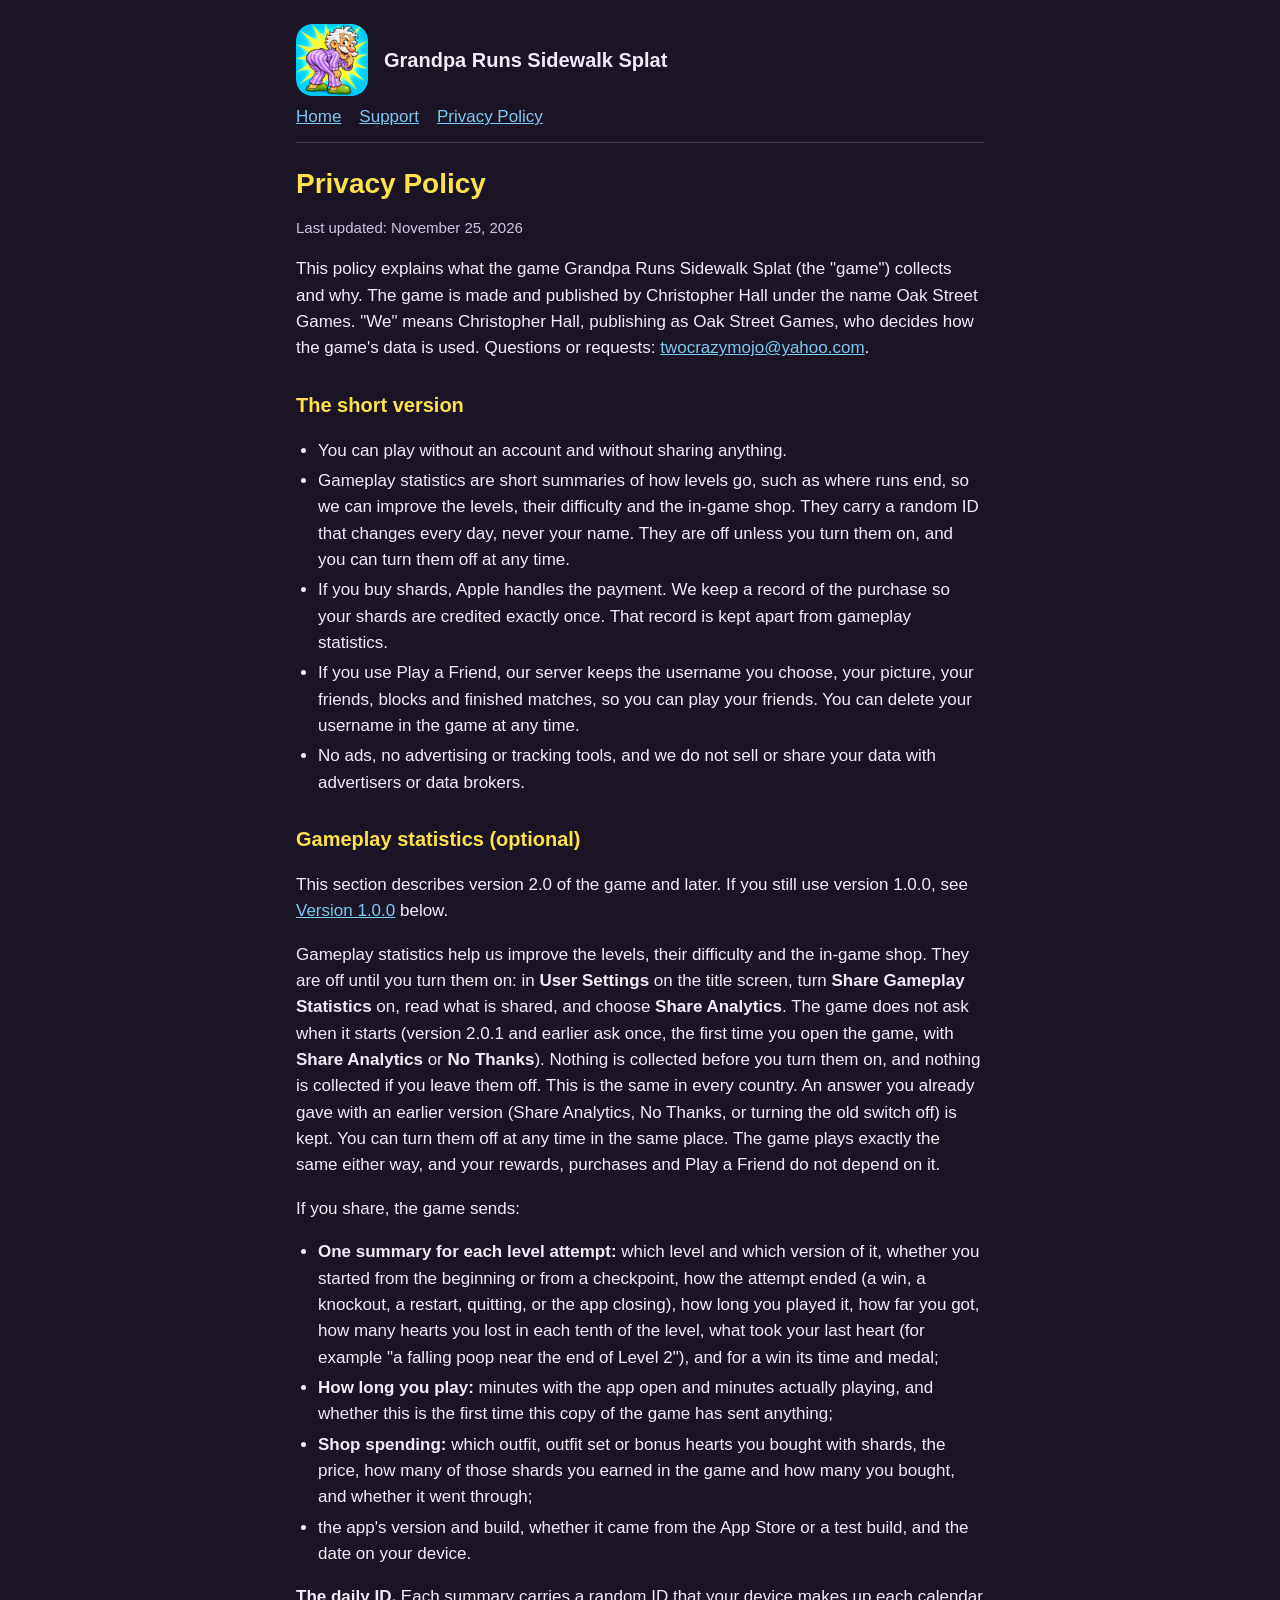
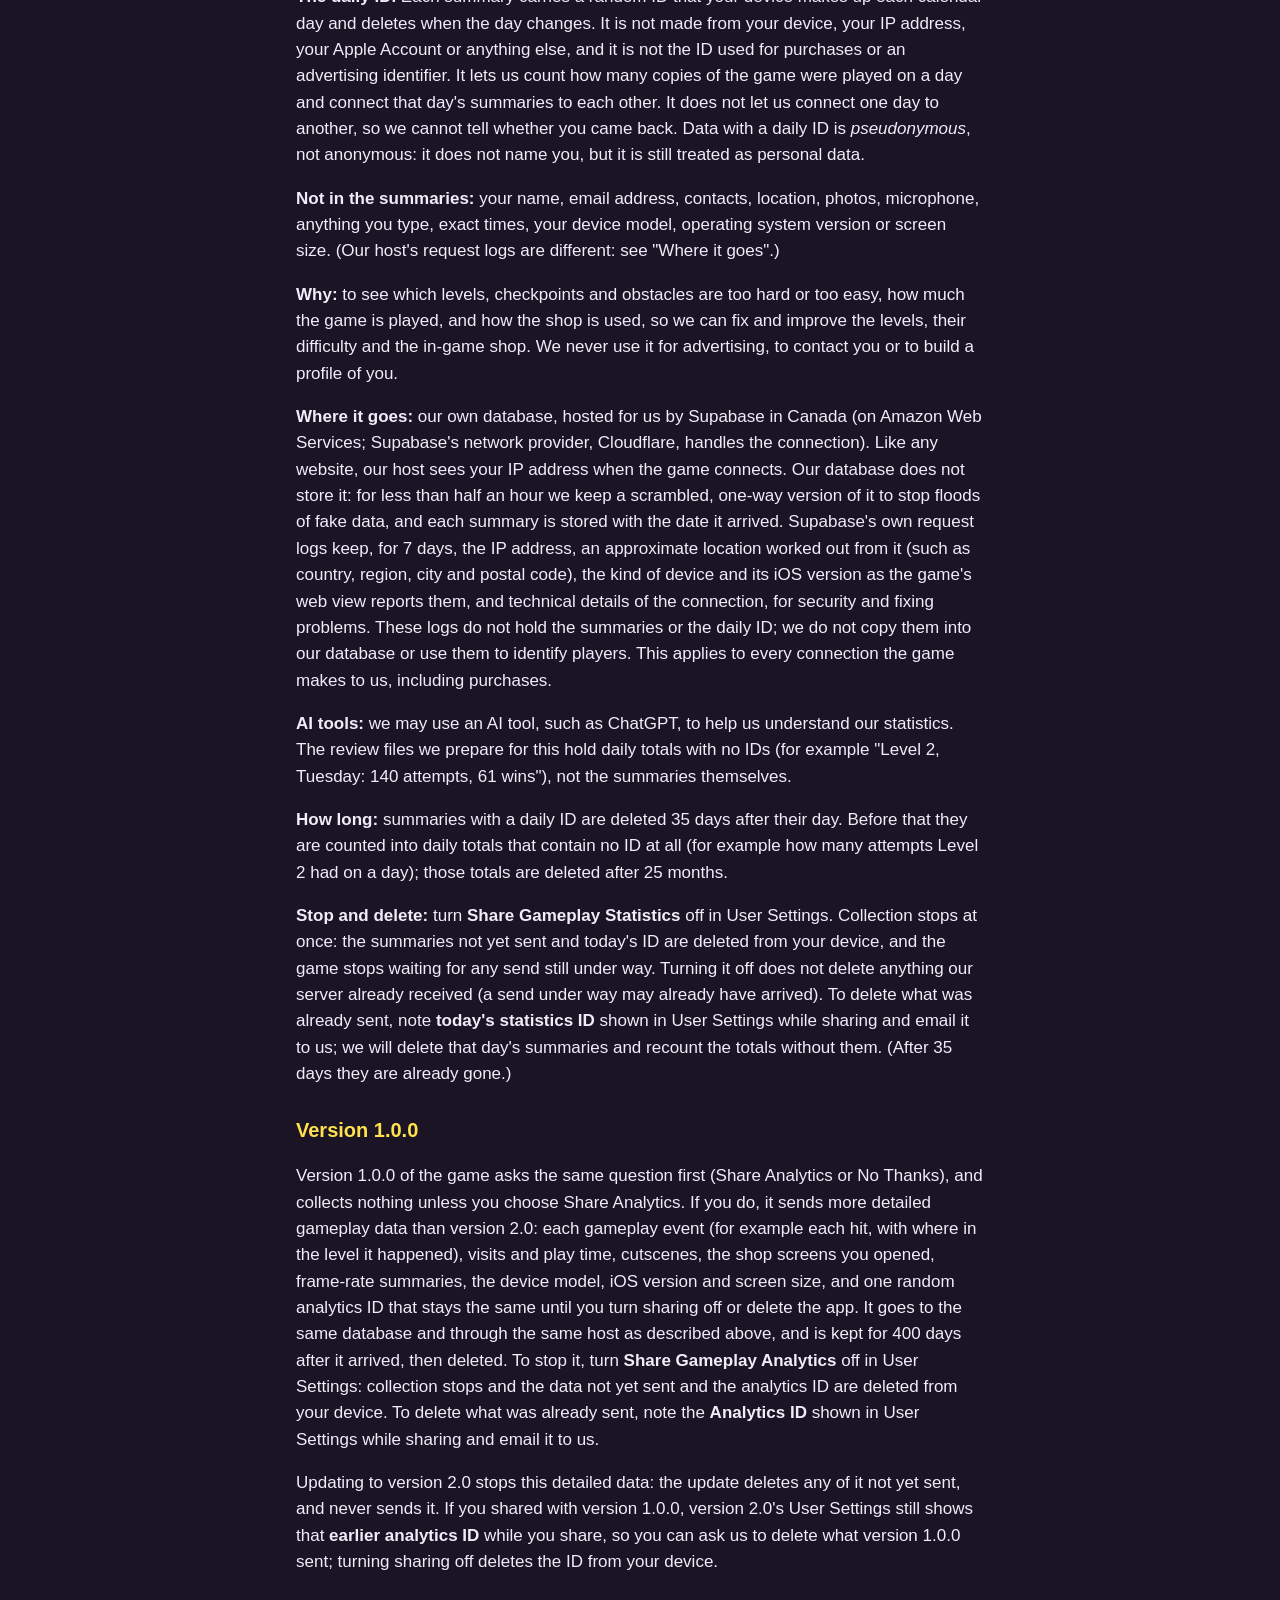
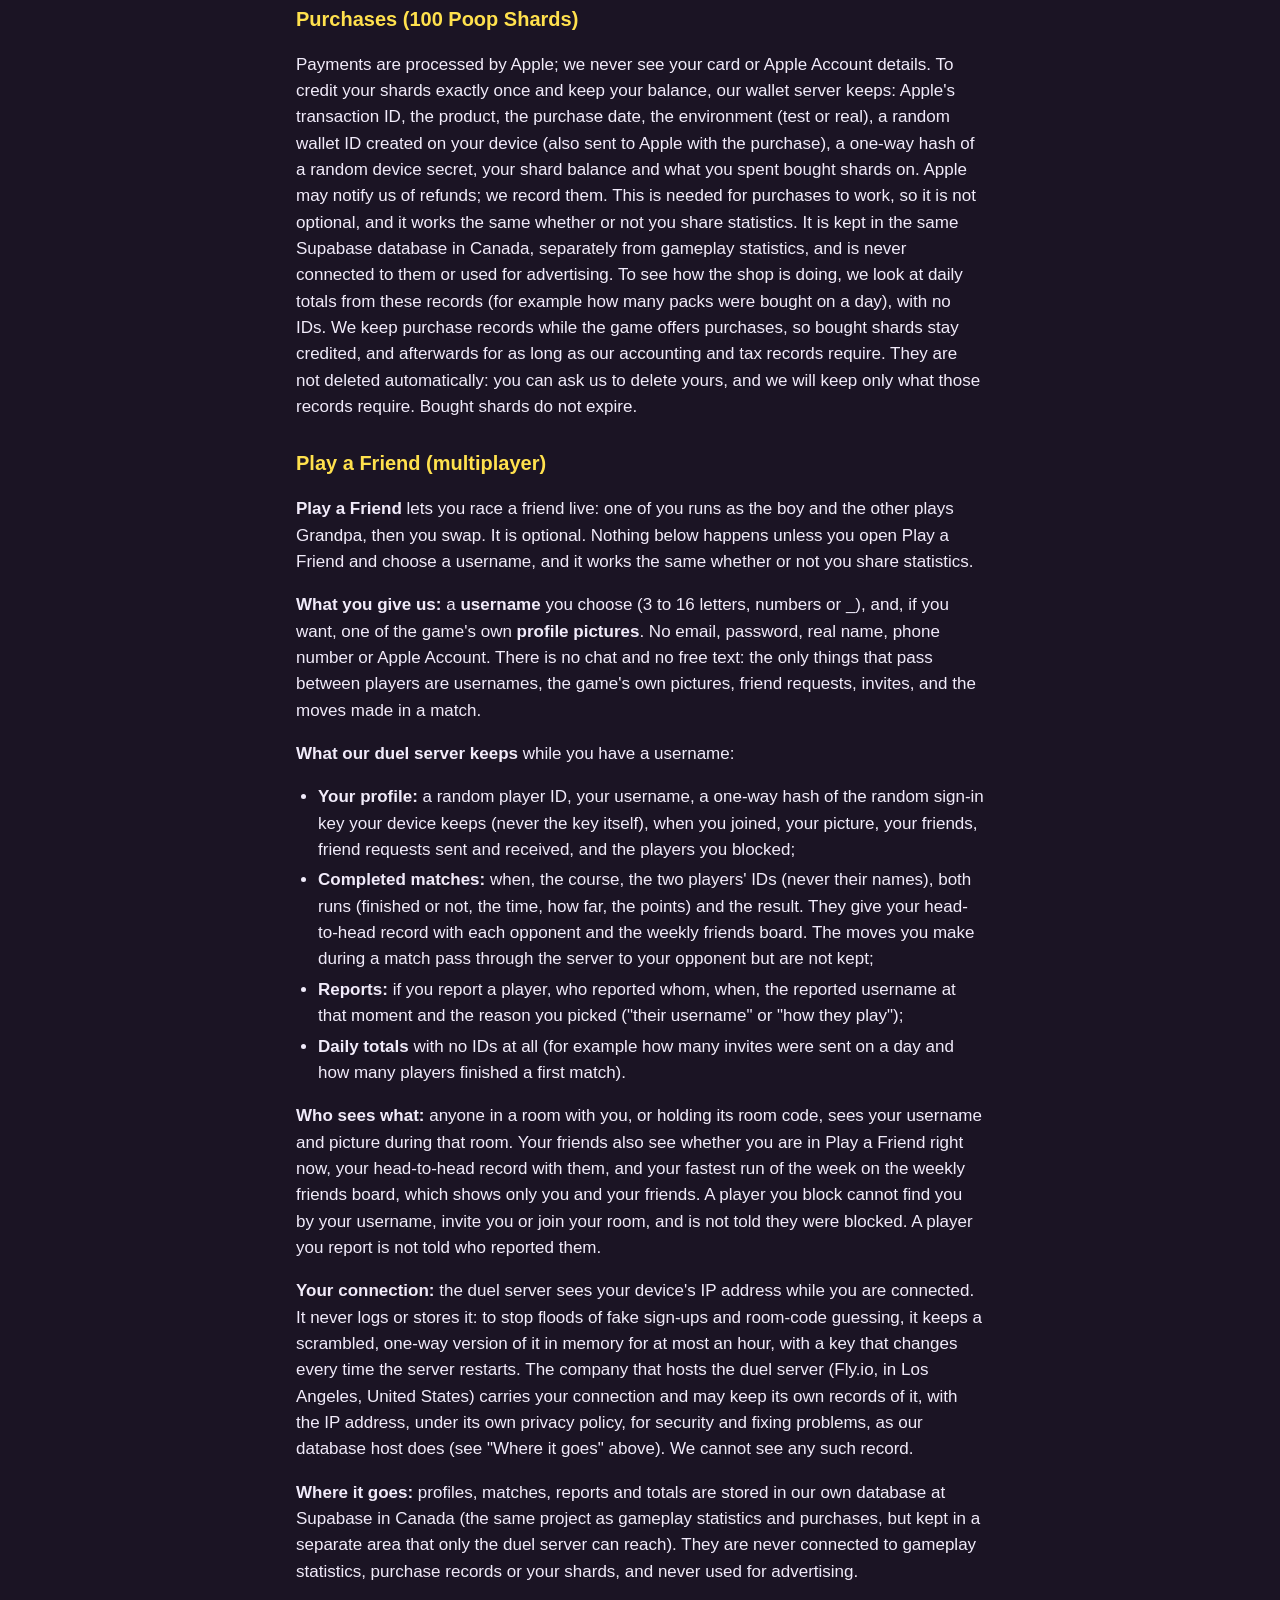
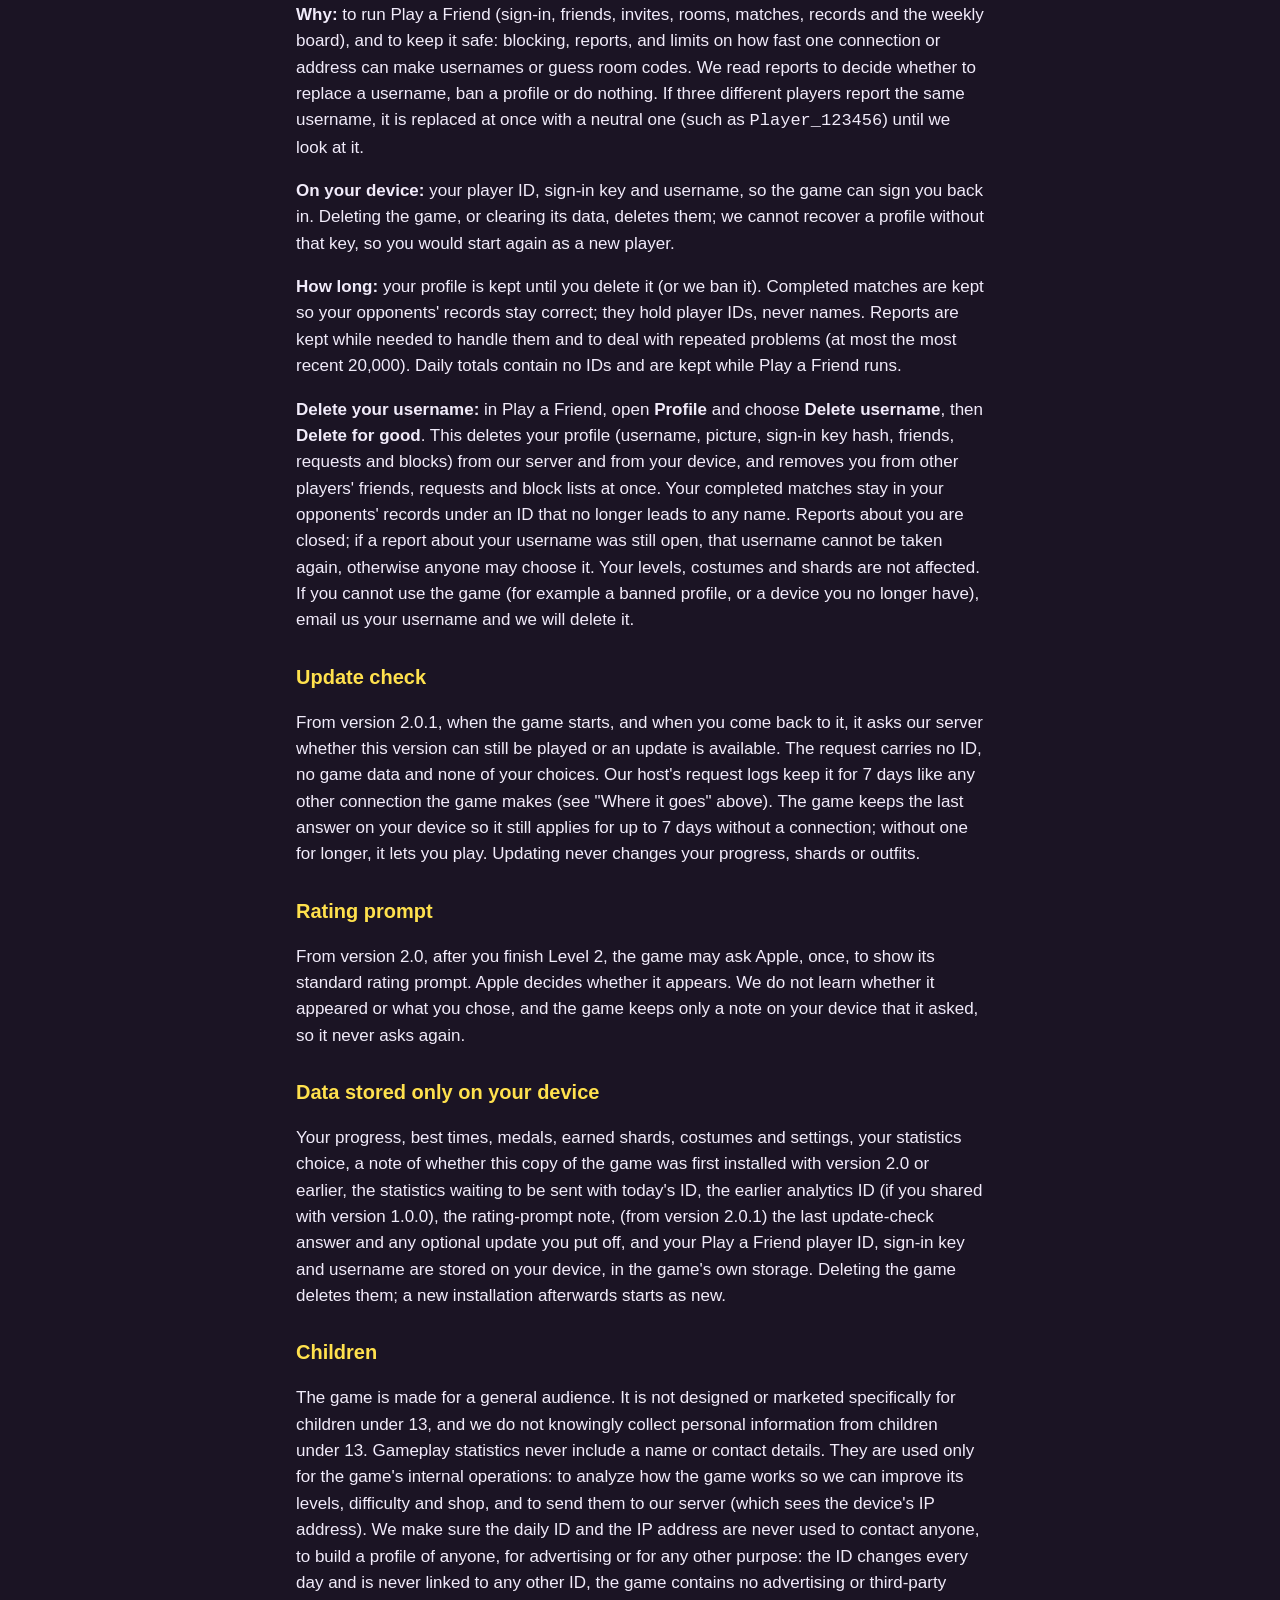
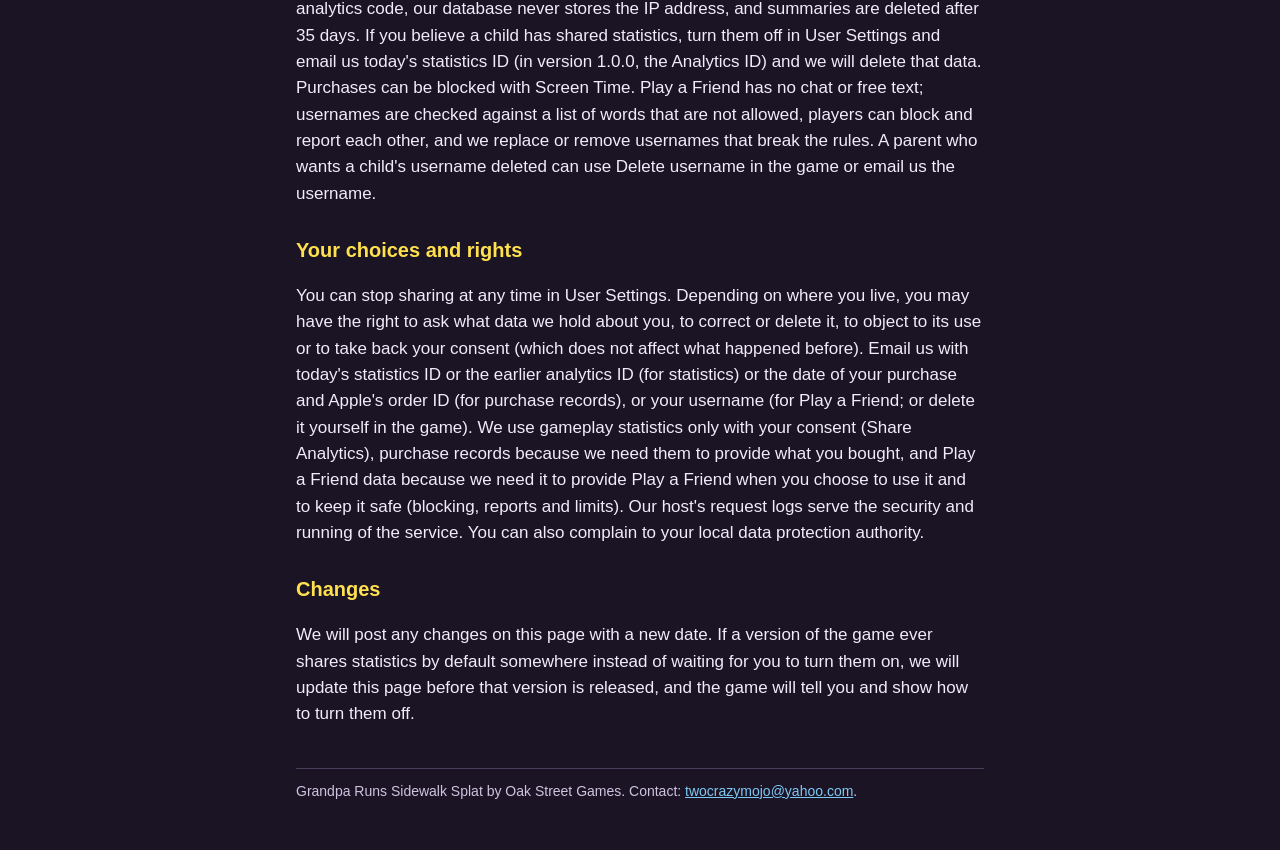
==== commit 19be15a5: "Privacy policy and support page for version 2.1.0 (November 25, 2026) Play a Friend (usernames, frie" ====
--- a/privacy.html
+++ b/privacy.html
@@ -4,7 +4,7 @@
   <meta charset="utf-8">
   <meta name="viewport" content="width=device-width, initial-scale=1">
   <title>Privacy Policy: Grandpa Runs Sidewalk Splat</title>
-  <meta name="description" content="How Grandpa Runs Sidewalk Splat handles data: optional gameplay statistics and purchase records.">
+  <meta name="description" content="How Grandpa Runs Sidewalk Splat handles data: optional gameplay statistics, purchase records and Play a Friend.">
   <link rel="stylesheet" href="style.css">
   <link rel="icon" href="icon.png">
 </head>
@@ -17,7 +17,7 @@
   <nav><a href="./">Home</a><a href="support.html">Support</a><a href="privacy.html">Privacy Policy</a></nav>
 
   <h1>Privacy Policy</h1>
-  <p class="muted">Last updated: October 28, 2026</p>
+  <p class="muted">Last updated: November 25, 2026</p>
   <p>This policy explains what the game Grandpa Runs Sidewalk Splat (the "game") collects and why.
   The game is made and published by Christopher Hall under the name Oak Street Games. "We" means
   Christopher Hall, publishing as Oak Street Games, who decides how the game's data is used.
@@ -28,9 +28,13 @@
     <li>You can play without an account and without sharing anything.</li>
     <li>Gameplay statistics are short summaries of how levels go, such as where runs end, so we can
     improve the levels, their difficulty and the in-game shop. They carry a random ID that changes
-    every day, never your name. The game asks first, and you can turn them off at any time.</li>
+    every day, never your name. They are off unless you turn them on, and you can turn them off at
+    any time.</li>
     <li>If you buy shards, Apple handles the payment. We keep a record of the purchase so your shards
     are credited exactly once. That record is kept apart from gameplay statistics.</li>
+    <li>If you use Play a Friend, our server keeps the username you choose, your picture, your friends,
+    blocks and finished matches, so you can play your friends. You can delete your username in the
+    game at any time.</li>
     <li>No ads, no advertising or tracking tools, and we do not sell or share your data with
     advertisers or data brokers.</li>
   </ul>
@@ -38,14 +42,16 @@
   <h2 id="statistics">Gameplay statistics (optional)</h2>
   <p>This section describes version 2.0 of the game and later. If you still use version 1.0.0, see
   <a href="#earlier-versions">Version 1.0.0</a> below.</p>
-  <p>Gameplay statistics help us improve the levels, their difficulty and the in-game shop. The first
-  time you open the game it asks whether to share them (<strong>Share Analytics</strong> or
-  <strong>No Thanks</strong>). Nothing is collected before you choose, and nothing is collected if you
-  choose No Thanks. This is the same in every country. An answer you already gave with an earlier
-  version (Share Analytics, No Thanks, or turning the old switch off) is kept. You can change your
-  choice at any time in <strong>User Settings</strong> on the title screen
-  (<strong>Share Gameplay Statistics</strong>). The game plays exactly the same either way, and your
-  rewards and purchases do not depend on it.</p>
+  <p>Gameplay statistics help us improve the levels, their difficulty and the in-game shop. They are
+  off until you turn them on: in <strong>User Settings</strong> on the title screen, turn
+  <strong>Share Gameplay Statistics</strong> on, read what is shared, and choose
+  <strong>Share Analytics</strong>. The game does not ask when it starts (version 2.0.1 and earlier
+  ask once, the first time you open the game, with <strong>Share Analytics</strong> or
+  <strong>No Thanks</strong>). Nothing is collected before you turn them on, and nothing is collected
+  if you leave them off. This is the same in every country. An answer you already gave with an earlier
+  version (Share Analytics, No Thanks, or turning the old switch off) is kept. You can turn them off at
+  any time in the same place. The game plays exactly the same either way, and your rewards, purchases
+  and Play a Friend do not depend on it.</p>
 
   <p>If you share, the game sends:</p>
   <ul>
@@ -138,6 +144,78 @@
   automatically: you can ask us to delete yours, and we will keep only what those records require.
   Bought shards do not expire.</p>
 
+  <h2 id="play-a-friend">Play a Friend (multiplayer)</h2>
+  <p><strong>Play a Friend</strong> lets you race a friend live: one of you runs as the boy and the
+  other plays Grandpa, then you swap. It is optional. Nothing below happens unless you open Play a
+  Friend and choose a username, and it works the same whether or not you share statistics.</p>
+
+  <p><strong>What you give us:</strong> a <strong>username</strong> you choose (3 to 16 letters,
+  numbers or _), and, if you want, one of the game's own <strong>profile pictures</strong>. No email,
+  password, real name, phone number or Apple Account. There is no chat and no free text: the only
+  things that pass between players are usernames, the game's own pictures, friend requests, invites,
+  and the moves made in a match.</p>
+
+  <p><strong>What our duel server keeps</strong> while you have a username:</p>
+  <ul>
+    <li><strong>Your profile:</strong> a random player ID, your username, a one-way hash of the
+    random sign-in key your device keeps (never the key itself), when you joined, your picture, your
+    friends, friend requests sent and received, and the players you blocked;</li>
+    <li><strong>Completed matches:</strong> when, the course, the two players' IDs (never their
+    names), both runs (finished or not, the time, how far, the points) and the result. They give your
+    head-to-head record with each opponent and the weekly friends board. The moves you make during a
+    match pass through the server to your opponent but are not kept;</li>
+    <li><strong>Reports:</strong> if you report a player, who reported whom, when, the reported
+    username at that moment and the reason you picked ("their username" or "how they play");</li>
+    <li><strong>Daily totals</strong> with no IDs at all (for example how many invites were sent on a
+    day and how many players finished a first match).</li>
+  </ul>
+
+  <p><strong>Who sees what:</strong> anyone in a room with you, or holding its room code, sees your
+  username and picture during that room. Your friends also see whether you are in Play a Friend right
+  now, your head-to-head record with them, and your fastest run of the week on the weekly friends
+  board, which shows only you and your friends. A player you block cannot find you by your username,
+  invite you or join your room, and is not told they were blocked. A player you report is not told
+  who reported them.</p>
+
+  <p><strong>Your connection:</strong> the duel server sees your device's IP address while you are
+  connected. It never logs or stores it: to stop floods of fake sign-ups and room-code guessing, it
+  keeps a scrambled, one-way version of it in memory for at most an hour, with a key that changes
+  every time the server restarts. The company that hosts the duel server (Fly.io, in Los Angeles, United States) carries your
+  connection and may keep its own records of it, with the IP address, under its own privacy policy, for
+  security and fixing problems, as our database host does (see "Where it goes" above). We cannot see
+  any such record.</p>
+
+  <p><strong>Where it goes:</strong> profiles, matches, reports and totals are stored in our own
+  database at Supabase in Canada (the same project as gameplay statistics and purchases, but kept in
+  a separate area that only the duel server can reach). They are never connected to gameplay
+  statistics, purchase records or your shards, and never used for advertising.</p>
+
+  <p><strong>Why:</strong> to run Play a Friend (sign-in, friends, invites, rooms, matches,
+  records and the weekly board), and to keep it safe: blocking, reports, and limits on how fast one
+  connection or address can make usernames or guess room codes. We read reports to decide whether to
+  replace a username, ban a profile or do nothing. If three different players report the same
+  username, it is replaced at once with a neutral one (such as <code>Player_123456</code>) until we
+  look at it.</p>
+
+  <p><strong>On your device:</strong> your player ID, sign-in key and username, so the game can sign
+  you back in. Deleting the game, or clearing its data, deletes them; we cannot recover a profile
+  without that key, so you would start again as a new player.</p>
+
+  <p><strong>How long:</strong> your profile is kept until you delete it (or we ban it). Completed
+  matches are kept so your opponents' records stay correct; they hold player IDs, never names.
+  Reports are kept while needed to handle them and to deal with repeated problems (at most the most
+  recent 20,000). Daily totals contain no IDs and are kept while Play a Friend runs.</p>
+
+  <p><strong>Delete your username:</strong> in Play a Friend, open <strong>Profile</strong> and
+  choose <strong>Delete username</strong>, then <strong>Delete for good</strong>. This deletes your
+  profile (username, picture, sign-in key hash, friends, requests and blocks) from our server and
+  from your device, and removes you from other players' friends, requests and block lists at once.
+  Your completed matches stay in your opponents' records under an ID that no longer leads to any
+  name. Reports about you are closed; if a report about your username was still open, that username
+  cannot be taken again, otherwise anyone may choose it. Your levels, costumes and shards are not
+  affected. If you cannot use the game (for example a banned profile, or a device you no longer
+  have), email us your username and we will delete it.</p>
+
   <h2 id="update-check">Update check</h2>
   <p>From version 2.0.1, when the game starts, and when you come back to it, it asks our server
   whether this version can still be played or an update is available. The request carries no ID,
@@ -156,8 +234,9 @@
   <p>Your progress, best times, medals, earned shards, costumes and settings, your statistics choice,
   a note of whether this copy of the game was first installed with version 2.0 or earlier, the
   statistics waiting to be sent with today's ID, the earlier analytics ID (if you shared with version
-  1.0.0), the rating-prompt note and (from version 2.0.1) the last update-check answer and any optional
-  update you put off are stored on your device, in the game's own storage. Deleting
+  1.0.0), the rating-prompt note, (from version 2.0.1) the last update-check answer and any optional
+  update you put off, and your Play a Friend player ID, sign-in key and username are stored on your
+  device, in the game's own storage. Deleting
   the game deletes them; a new installation afterwards starts as new.</p>
 
   <h2>Children</h2>
@@ -171,22 +250,27 @@
   third-party analytics code, our database never stores the IP address, and summaries are deleted
   after 35 days. If you believe a child has shared statistics, turn them off in User Settings and
   email us today's statistics ID (in version 1.0.0, the Analytics ID) and we will delete that data.
-  Purchases can be blocked with Screen Time.</p>
+  Purchases can be blocked with Screen Time. Play a Friend has no chat or free text; usernames are
+  checked against a list of words that are not allowed, players can block and report each other, and
+  we replace or remove usernames that break the rules. A parent who wants a child's username deleted
+  can use Delete username in the game or email us the username.</p>
 
   <h2 id="choices">Your choices and rights</h2>
   <p>You can stop sharing at any time in User Settings. Depending on where you live, you may have the
   right to ask what data we hold about you, to correct or delete it, to object to its use or to take
   back your consent (which does not affect what happened before). Email us with today's statistics
   ID or the earlier analytics ID (for statistics) or the date of your purchase and Apple's order ID
-  (for purchase records). We use gameplay statistics only with your consent (Share Analytics), and
-  purchase records because we need them to provide what you bought. Our host's request logs serve
+  (for purchase records), or your username (for Play a Friend; or delete it yourself in the game).
+  We use gameplay statistics only with your consent (Share Analytics), purchase records because we
+  need them to provide what you bought, and Play a Friend data because we need it to provide Play a
+  Friend when you choose to use it and to keep it safe (blocking, reports and limits). Our host's request logs serve
   the security and running of the service. You can also complain to your local data protection
   authority.</p>
 
   <h2>Changes</h2>
   <p>We will post any changes on this page with a new date. If a version of the game ever shares
-  statistics by default somewhere instead of asking first, we will update this page before that
-  version is released, and the game will tell you and show how to turn them off.</p>
+  statistics by default somewhere instead of waiting for you to turn them on, we will update this
+  page before that version is released, and the game will tell you and show how to turn them off.</p>
 
   <footer>Grandpa Runs Sidewalk Splat by Oak Street Games. Contact: <a href="mailto:twocrazymojo@yahoo.com">twocrazymojo@yahoo.com</a>.</footer>
 </main>
